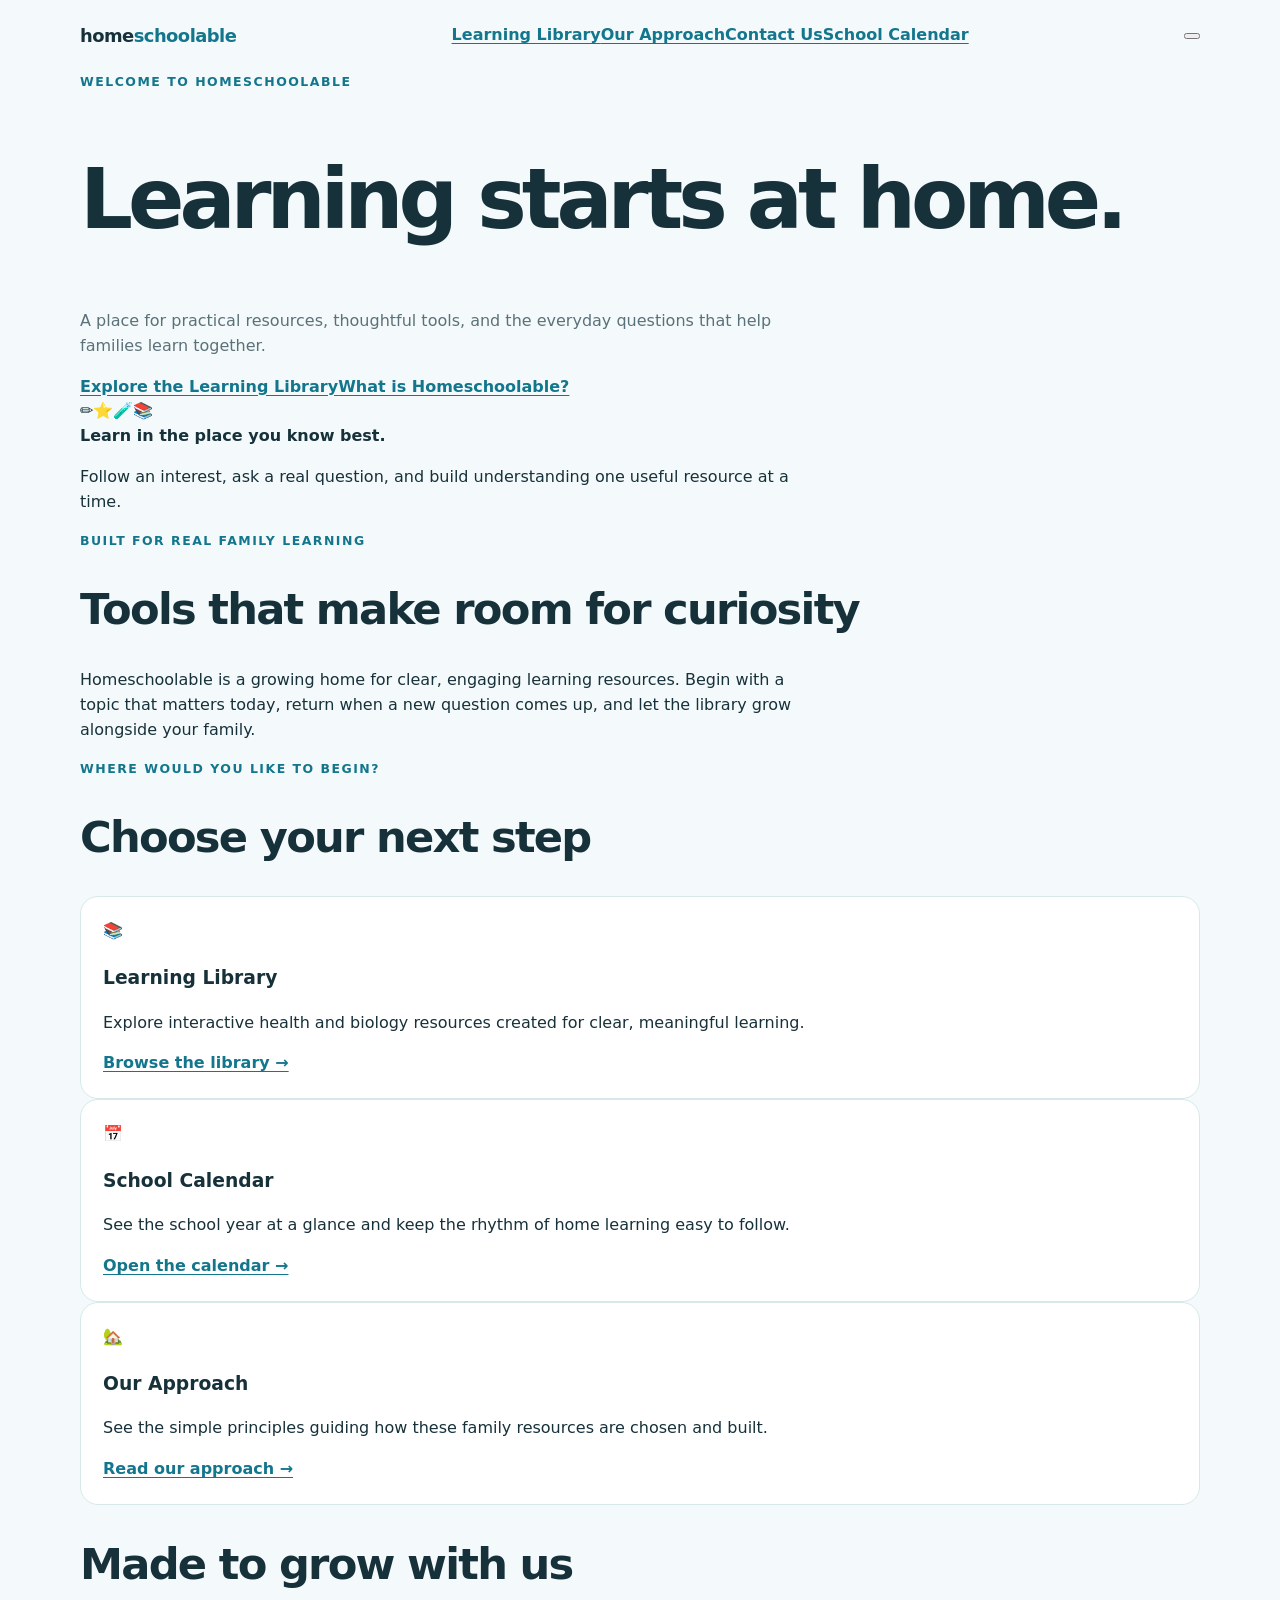
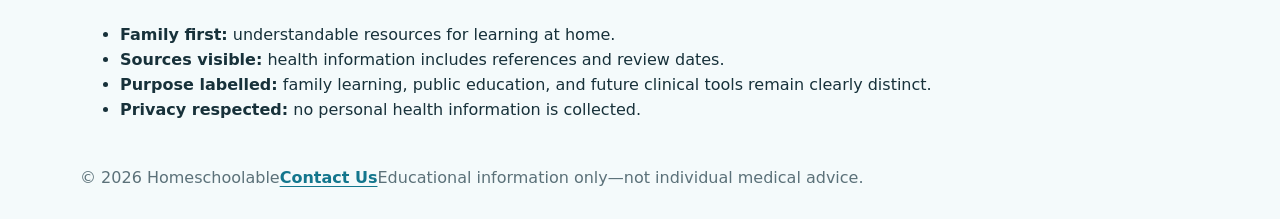
==== index.html @ eb71f1ed "Reshape homepage and fix mobile navigation" ====
<!doctype html><html lang="en"><head><meta charset="utf-8"><meta name="viewport" content="width=device-width,initial-scale=1"><title>Homeschoolable | Learning starts at home</title><meta name="description" content="Practical resources and thoughtful tools for learning together at home."><link rel="stylesheet" href="styles/homeschoolable.css"></head><body>
<header class="site-header"><nav class="wrap site-nav" aria-label="Main navigation"><a class="brand" href="index.html">home<span>schoolable</span></a><div class="desktop-nav"><a href="learning-library.html">Learning Library</a><a href="#approach">Our Approach</a><a href="contact.html">Contact Us</a><a class="schedule-link" href="https://homeschoolable-family.dekkah2000.chatgpt.site/school-planner-v8.html">School Calendar</a></div><button class="menu-button" type="button" aria-expanded="false" aria-controls="mobile-menu" aria-label="Open site menu"><span class="menu-icon" aria-hidden="true"></span></button><div class="mobile-menu" id="mobile-menu" hidden><a href="index.html">Home</a><a href="learning-library.html">Learning Library</a><a href="https://homeschoolable-family.dekkah2000.chatgpt.site/school-planner-v8.html">School Calendar</a><a href="#approach">Our Approach</a><a href="contact.html">Contact Us</a></div></nav></header>
<main><section class="home-hero wrap"><div><div class="eyebrow">Welcome to Homeschoolable</div><h1>Learning starts at home.</h1><p class="lead">A place for practical resources, thoughtful tools, and the everyday questions that help families learn together.</p><div class="hero-actions"><a class="primary-button" href="learning-library.html">Explore the Learning Library</a><a class="text-link" href="#about">What is Homeschoolable?</a></div></div><aside class="stack"><div class="stickers" aria-hidden="true"><span class="sticker">✏️</span><span class="sticker">⭐</span><span class="sticker">🧪</span><span class="sticker">📚</span></div><strong>Learn in the place you know best.</strong><p>Follow an interest, ask a real question, and build understanding one useful resource at a time.</p></aside></section>
<section class="welcome-band" id="about"><div class="wrap welcome-grid"><div><div class="eyebrow">Built for real family learning</div><h2>Tools that make room for curiosity</h2></div><p>Homeschoolable is a growing home for clear, engaging learning resources. Begin with a topic that matters today, return when a new question comes up, and let the library grow alongside your family.</p></div></section>
<section class="wrap home-paths" aria-labelledby="choose-path"><div class="section-head"><div><div class="eyebrow">Where would you like to begin?</div><h2 id="choose-path">Choose your next step</h2></div></div><div class="grid home-grid"><article class="card path-card"><span class="path-icon" aria-hidden="true">📚</span><h3>Learning Library</h3><p>Explore interactive health and biology resources created for clear, meaningful learning.</p><a href="learning-library.html">Browse the library →</a></article><article class="card path-card"><span class="path-icon" aria-hidden="true">📅</span><h3>School Calendar</h3><p>See the school year at a glance and keep the rhythm of home learning easy to follow.</p><a href="https://homeschoolable-family.dekkah2000.chatgpt.site/school-planner-v8.html">Open the calendar →</a></article><article class="card path-card"><span class="path-icon" aria-hidden="true">🏡</span><h3>Our Approach</h3><p>See the simple principles guiding how these family resources are chosen and built.</p><a href="#approach">Read our approach →</a></article></div></section>
<section class="principles wrap" id="approach"><h2>Made to grow with us</h2><ul><li><strong>Family first:</strong> understandable resources for learning at home.</li><li><strong>Sources visible:</strong> health information includes references and review dates.</li><li><strong>Purpose labelled:</strong> family learning, public education, and future clinical tools remain clearly distinct.</li><li><strong>Privacy respected:</strong> no personal health information is collected.</li></ul></section></main>
<footer><div class="wrap footer-content"><span>© 2026 Homeschoolable</span><a href="contact.html">Contact Us</a><span>Educational information only—not individual medical advice.</span></div></footer><script src="scripts/navigation.js"></script></body></html>
---- styles/homeschoolable.css ----
/*
 * Homeschoolable shared design system
 * Use these tokens and components on every new learning page.
 */
:root{
  --ink:#17313a;
  --navy:#17313a;
  --muted:#5b7179;
  --paper:#f4fafb;
  --panel:#fff;
  --card:#fff;
  --line:#d7e8ea;
  --brand:#13768d;
  --teal:#13768d;
  --blue:#4d96d7;
  --blue2:#dff3f8;
  --purple:#6c55d9;
  --coral:#f06f78;
  --yellow:#ffc857;
  --gold:#ffc857;
  --green:#53a86b;
  --soft:#e4f4f7;
  --pain:#f14f64;
  --warn:#fff1c9;
  --radius-sm:14px;
  --radius:18px;
  --radius-lg:24px;
  --shadow:0 12px 35px rgba(23,49,58,.08);
  --content-width:1120px;
}

*{box-sizing:border-box}
html{scroll-behavior:smooth}
body{margin:0;background:var(--paper);color:var(--ink);font:16px/1.55 system-ui,-apple-system,BlinkMacSystemFont,"Segoe UI",sans-serif}
img{max-width:100%}
a{color:var(--brand);font-weight:750;text-underline-offset:3px}
a:hover{text-decoration-thickness:2px}
a:focus-visible,button:focus-visible{outline:3px solid var(--yellow);outline-offset:3px}
h1,h2,h3{color:var(--ink)}
h1{font-size:clamp(2.6rem,7vw,5.2rem);line-height:.96;letter-spacing:-.06em}
h2{font-size:clamp(1.8rem,4vw,2.7rem);line-height:1.08;letter-spacing:-.04em}
p{max-width:72ch}

.wrap,.shell,.site-container{width:min(var(--content-width),calc(100% - 30px));margin-inline:auto}
.top,.site-nav{display:flex;align-items:center;justify-content:space-between;gap:20px;padding:22px 0}
.brand{color:var(--ink);font-size:1.12rem;font-weight:850;letter-spacing:-.03em;text-decoration:none}
.brand span{color:var(--brand)}
.eyebrow,.section-label{color:var(--brand);font-size:.78rem;font-weight:850;letter-spacing:.12em;text-transform:uppercase}
.section,.content-section{margin-block:46px}
.section>p,.content-section>p,.lead{color:var(--muted)}

.card,.info-card{background:var(--card);border:1px solid var(--line);border-radius:var(--radius);padding:22px}
.card-grid{display:grid;grid-template-columns:repeat(3,minmax(0,1fr));gap:16px}
.tag,.pill{display:inline-flex;align-items:center;width:max-content;border-radius:999px;background:var(--blue2);color:var(--brand);font-size:.78rem;font-weight:850;padding:4px 10px}
.callout{background:var(--card);border:1px solid var(--line);border-left:7px solid var(--brand);border-radius:var(--radius-sm);padding:16px}
.alert,.warning{background:var(--warn);border-radius:var(--radius-sm);padding:16px}

.sources,.reference-panel{background:var(--card);border:1px solid var(--line);border-radius:var(--radius);padding:22px}
.sources h2,.reference-panel h2{font-size:1.5rem;margin-top:0}
.sources li,.reference-panel li{margin:.45rem 0}
.verified,.review,.source-date{color:var(--muted);font-size:.9rem}
footer,.site-footer{padding:28px 0;color:var(--muted)}

@media(max-width:760px){
  .card-grid{grid-template-columns:1fr}
  .top,.site-nav{align-items:flex-start}
}
@media(prefers-reduced-motion:reduce){
  html{scroll-behavior:auto}
  *,*::before,*::after{animation-duration:.01ms!important;animation-iteration-count:1!important;transition-duration:.01ms!important}
}
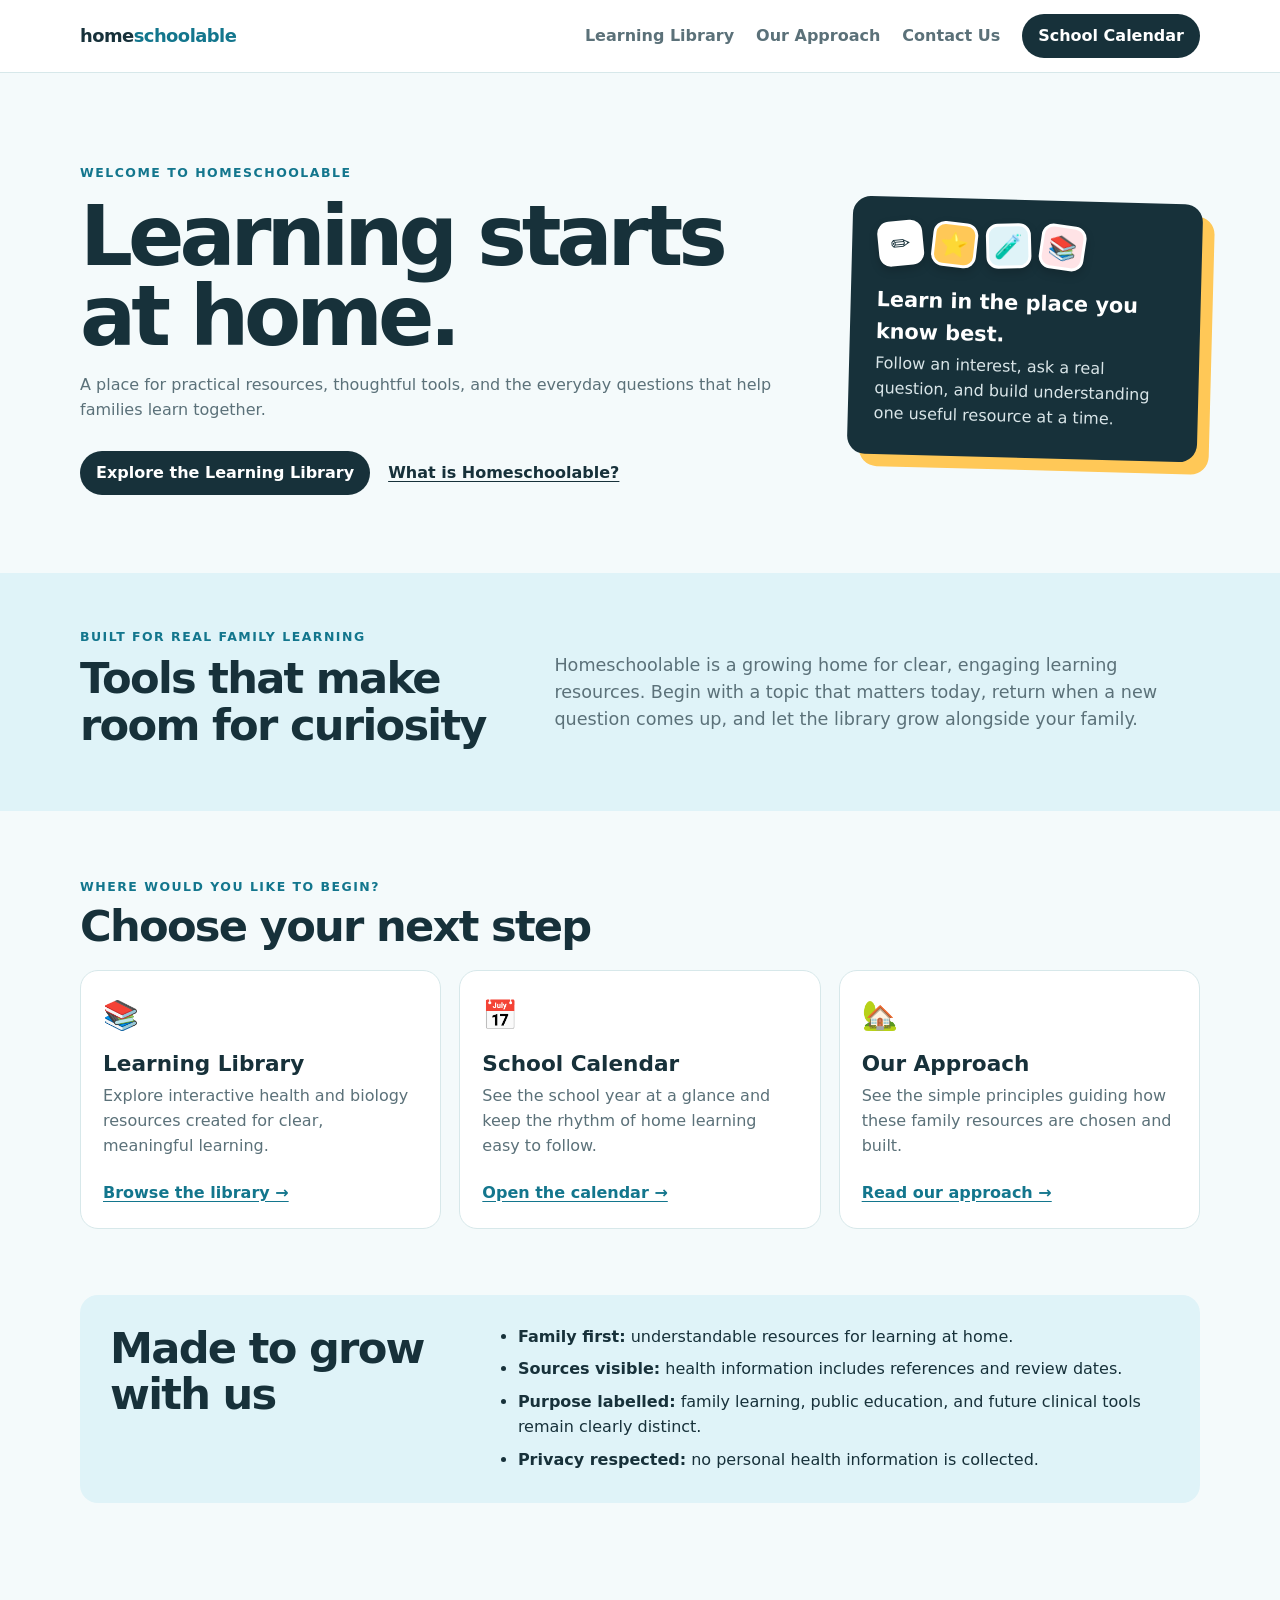
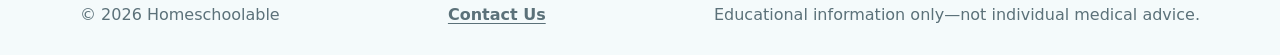
==== commit 8325c8f9: "Refresh shared styles on GitHub Pages" ====
--- a/index.html
+++ b/index.html
@@ -1,4 +1,4 @@
-<!doctype html><html lang="en"><head><meta charset="utf-8"><meta name="viewport" content="width=device-width,initial-scale=1"><title>Homeschoolable | Learning starts at home</title><meta name="description" content="Practical resources and thoughtful tools for learning together at home."><link rel="stylesheet" href="styles/homeschoolable.css"></head><body>
+<!doctype html><html lang="en"><head><meta charset="utf-8"><meta name="viewport" content="width=device-width,initial-scale=1"><title>Homeschoolable | Learning starts at home</title><meta name="description" content="Practical resources and thoughtful tools for learning together at home."><link rel="stylesheet" href="styles/homeschoolable.css?v=20260908-2"></head><body>
 <header class="site-header"><nav class="wrap site-nav" aria-label="Main navigation"><a class="brand" href="index.html">home<span>schoolable</span></a><div class="desktop-nav"><a href="learning-library.html">Learning Library</a><a href="#approach">Our Approach</a><a href="contact.html">Contact Us</a><a class="schedule-link" href="https://homeschoolable-family.dekkah2000.chatgpt.site/school-planner-v8.html">School Calendar</a></div><button class="menu-button" type="button" aria-expanded="false" aria-controls="mobile-menu" aria-label="Open site menu"><span class="menu-icon" aria-hidden="true"></span></button><div class="mobile-menu" id="mobile-menu" hidden><a href="index.html">Home</a><a href="learning-library.html">Learning Library</a><a href="https://homeschoolable-family.dekkah2000.chatgpt.site/school-planner-v8.html">School Calendar</a><a href="#approach">Our Approach</a><a href="contact.html">Contact Us</a></div></nav></header>
 <main><section class="home-hero wrap"><div><div class="eyebrow">Welcome to Homeschoolable</div><h1>Learning starts at home.</h1><p class="lead">A place for practical resources, thoughtful tools, and the everyday questions that help families learn together.</p><div class="hero-actions"><a class="primary-button" href="learning-library.html">Explore the Learning Library</a><a class="text-link" href="#about">What is Homeschoolable?</a></div></div><aside class="stack"><div class="stickers" aria-hidden="true"><span class="sticker">✏️</span><span class="sticker">⭐</span><span class="sticker">🧪</span><span class="sticker">📚</span></div><strong>Learn in the place you know best.</strong><p>Follow an interest, ask a real question, and build understanding one useful resource at a time.</p></aside></section>
 <section class="welcome-band" id="about"><div class="wrap welcome-grid"><div><div class="eyebrow">Built for real family learning</div><h2>Tools that make room for curiosity</h2></div><p>Homeschoolable is a growing home for clear, engaging learning resources. Begin with a topic that matters today, return when a new question comes up, and let the library grow alongside your family.</p></div></section>
--- a/styles/homeschoolable.css
+++ b/styles/homeschoolable.css
@@ -42,9 +42,15 @@
 p{max-width:72ch}
 
 .wrap,.shell,.site-container{width:min(var(--content-width),calc(100% - 30px));margin-inline:auto}
-.top,.site-nav{display:flex;align-items:center;justify-content:space-between;gap:20px;padding:22px 0}
+.site-header{background:var(--panel);border-bottom:1px solid var(--line);position:sticky;top:0;z-index:50}
+.top,.site-nav{display:flex;align-items:center;justify-content:space-between;gap:20px;min-height:72px;padding:0;position:relative}
 .brand{color:var(--ink);font-size:1.12rem;font-weight:850;letter-spacing:-.03em;text-decoration:none}
 .brand span{color:var(--brand)}
+.desktop-nav{display:flex;align-items:center;gap:22px}.desktop-nav>a:not(.schedule-link){color:var(--muted);text-decoration:none}.desktop-nav a[aria-current="page"]{color:var(--ink)}
+.schedule-link,.primary-button{display:inline-flex;align-items:center;justify-content:center;background:var(--ink);color:#fff;border-radius:999px;padding:10px 16px;text-decoration:none;font-weight:850}.schedule-link:hover,.primary-button:hover{background:var(--brand)}
+.menu-button{display:none;width:44px;height:44px;border:1px solid var(--line);border-radius:13px;background:#fff;place-items:center;cursor:pointer}
+.menu-icon,.menu-icon::before,.menu-icon::after{display:block;width:20px;height:2px;background:var(--ink);border-radius:4px;content:"";transition:.18s}.menu-icon{position:relative}.menu-icon::before{position:absolute;top:-6px}.menu-icon::after{position:absolute;top:6px}.menu-button[aria-expanded="true"] .menu-icon{background:transparent}.menu-button[aria-expanded="true"] .menu-icon::before{top:0;transform:rotate(45deg)}.menu-button[aria-expanded="true"] .menu-icon::after{top:0;transform:rotate(-45deg)}
+.mobile-menu{position:absolute;right:0;top:62px;width:min(320px,calc(100vw - 30px));background:#fff;border:1px solid var(--line);border-radius:18px;padding:10px;box-shadow:var(--shadow)}.mobile-menu[hidden]{display:none}.mobile-menu a{display:block;color:var(--ink);padding:12px 14px;border-radius:11px;text-decoration:none}.mobile-menu a:hover,.mobile-menu a:focus-visible{background:var(--blue2)}
 .eyebrow,.section-label{color:var(--brand);font-size:.78rem;font-weight:850;letter-spacing:.12em;text-transform:uppercase}
 .section,.content-section{margin-block:46px}
 .section>p,.content-section>p,.lead{color:var(--muted)}
@@ -60,10 +66,19 @@
 .sources li,.reference-panel li{margin:.45rem 0}
 .verified,.review,.source-date{color:var(--muted);font-size:.9rem}
 footer,.site-footer{padding:28px 0;color:var(--muted)}
+.footer-content{display:flex;justify-content:space-between;gap:18px;flex-wrap:wrap}.footer-content a{color:var(--muted)}
+.home-hero{display:grid;grid-template-columns:1.35fr .65fr;gap:44px;align-items:center;padding-block:90px 78px}.home-hero h1,.library-intro h1,.contact-main h1{margin:.18em 0}.hero-actions{display:flex;align-items:center;gap:18px;flex-wrap:wrap;margin-top:28px}.text-link{color:var(--ink)}
+.stack{background:var(--ink);color:#fff;border-radius:var(--radius);padding:24px 26px 28px;transform:rotate(1.5deg);box-shadow:12px 12px 0 var(--gold)}.stack strong,.library-note strong{font-size:1.3rem}.stack p{color:#d9e5e8;margin:.25rem 0 0}
+.stickers{display:flex;align-items:center;gap:9px;margin-bottom:18px;pointer-events:none}.sticker{display:grid;place-items:center;background:#fff;color:var(--ink);border:3px solid #fff;border-radius:12px;width:45px;height:45px;font-size:1.45rem;line-height:1;box-shadow:0 4px 10px rgba(0,0,0,.18)}.sticker:nth-child(1){transform:rotate(-7deg)}.sticker:nth-child(2){transform:rotate(5deg);background:var(--yellow)}.sticker:nth-child(3){transform:rotate(-3deg);background:var(--blue2)}.sticker:nth-child(4){transform:rotate(7deg);background:#ffe3e6}
+.welcome-band{background:var(--blue2);padding-block:54px}.welcome-grid{display:grid;grid-template-columns:.8fr 1.2fr;gap:44px;align-items:center}.welcome-grid h2{margin:.2em 0}.welcome-grid p{font-size:1.1rem;color:var(--muted);margin:0}
+.home-paths{padding-block:66px}.section-head{display:flex;justify-content:space-between;align-items:end;gap:20px;margin:0 0 20px}.section-head h2{margin:.15em 0 0}.section-head p{color:var(--muted);margin:0}.grid{display:grid;grid-template-columns:repeat(3,minmax(0,1fr));gap:18px}.card{min-height:218px;display:flex;flex-direction:column}.card h3{font-size:1.35rem;line-height:1.2;margin:20px 0 7px}.card p{color:var(--muted);margin:0 0 22px}.card a{margin-top:auto}.path-icon{font-size:1.8rem}.path-card h3{margin-top:14px}
+.principles{margin-bottom:72px;background:var(--blue2);border-radius:var(--radius);padding:30px;display:grid;grid-template-columns:.7fr 1.3fr;gap:26px}.principles h2{margin:0}.principles ul{margin:0;padding-left:20px;display:grid;gap:8px}
+.library-main{padding-block:70px}.library-intro{max-width:780px;margin-bottom:58px}.library-note{margin-top:54px;background:var(--ink);color:#fff;border-radius:var(--radius);padding:24px 26px;display:flex;gap:28px;align-items:center}.library-note .stickers{margin:0;flex-shrink:0}.library-note p{color:#d9e5e8;margin:.2rem 0 0}
+.contact-main{min-height:calc(100vh - 150px);display:flex;flex-direction:column;justify-content:center;align-items:flex-start;padding-block:80px}.contact-main .lead{max-width:680px;margin-bottom:28px}
 
 @media(max-width:760px){
   .card-grid{grid-template-columns:1fr}
-  .top,.site-nav{align-items:flex-start}
+  .desktop-nav{display:none}.menu-button{display:grid}.home-hero,.welcome-grid,.principles{grid-template-columns:1fr}.home-hero{padding-block:54px;gap:32px}.stack{transform:none;margin-inline:8px}.grid{grid-template-columns:1fr}.section-head{align-items:start;flex-direction:column}.library-main{padding-block:50px}.library-note{align-items:flex-start;flex-direction:column}.library-note .stickers{margin-bottom:4px}
 }
 @media(prefers-reduced-motion:reduce){
   html{scroll-behavior:auto}
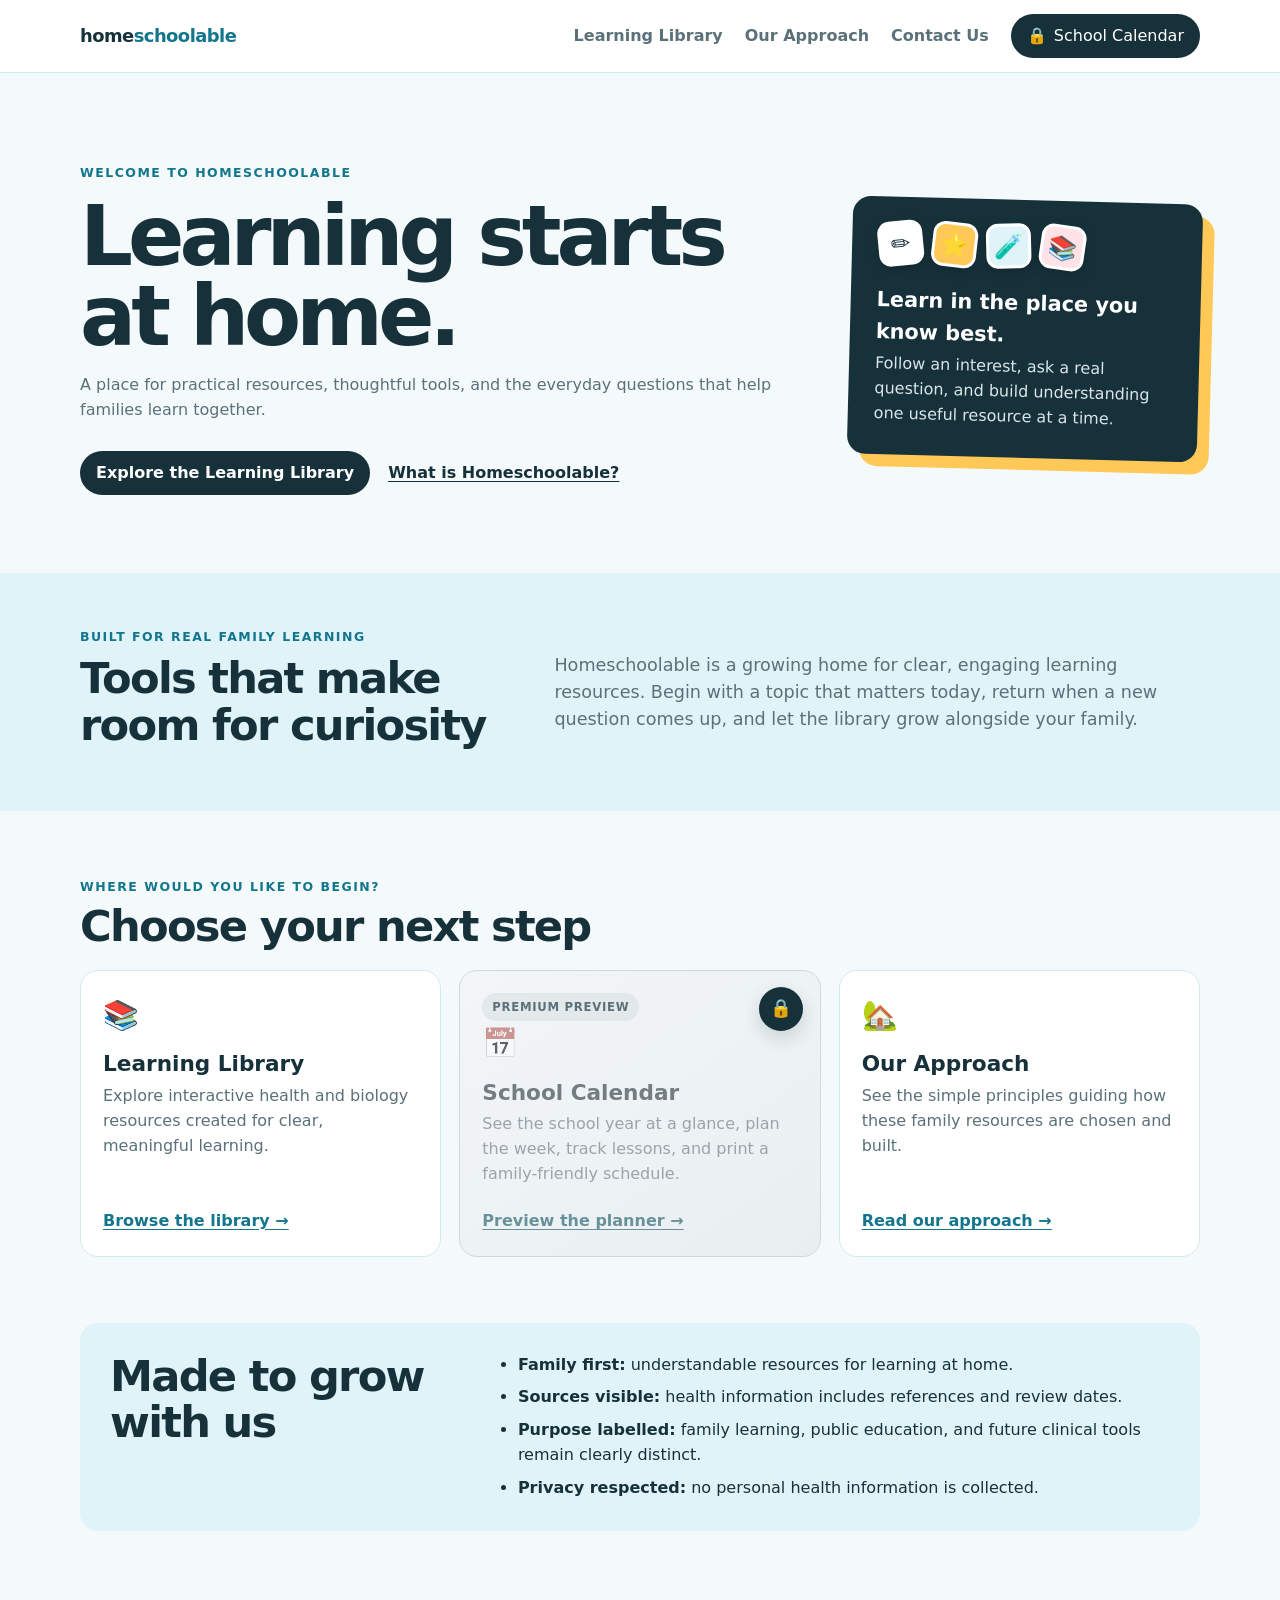
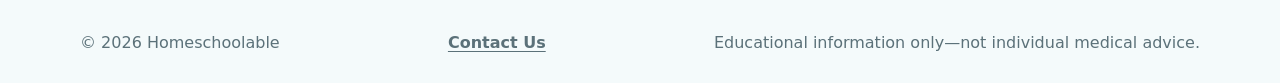
==== commit bbdf02a2: "Add premium planner preview flow" ====
--- a/index.html
+++ b/index.html
@@ -1,7 +1,8 @@
-<!doctype html><html lang="en"><head><meta charset="utf-8"><meta name="viewport" content="width=device-width,initial-scale=1"><title>Homeschoolable | Learning starts at home</title><meta name="description" content="Practical resources and thoughtful tools for learning together at home."><link rel="stylesheet" href="styles/homeschoolable.css?v=20260908-2"></head><body>
-<header class="site-header"><nav class="wrap site-nav" aria-label="Main navigation"><a class="brand" href="index.html">home<span>schoolable</span></a><div class="desktop-nav"><a href="learning-library.html">Learning Library</a><a href="#approach">Our Approach</a><a href="contact.html">Contact Us</a><a class="schedule-link" href="https://homeschoolable-family.dekkah2000.chatgpt.site/school-planner-v8.html">School Calendar</a></div><button class="menu-button" type="button" aria-expanded="false" aria-controls="mobile-menu" aria-label="Open site menu"><span class="menu-icon" aria-hidden="true"></span></button><div class="mobile-menu" id="mobile-menu" hidden><a href="index.html">Home</a><a href="learning-library.html">Learning Library</a><a href="https://homeschoolable-family.dekkah2000.chatgpt.site/school-planner-v8.html">School Calendar</a><a href="#approach">Our Approach</a><a href="contact.html">Contact Us</a></div></nav></header>
+<!doctype html><html lang="en"><head><meta charset="utf-8"><meta name="viewport" content="width=device-width,initial-scale=1"><title>Homeschoolable | Learning starts at home</title><meta name="description" content="Practical resources and thoughtful tools for learning together at home."><link rel="stylesheet" href="styles/homeschoolable.css?v=20260908-3"><link rel="stylesheet" href="styles/premium-planner.css?v=20260908-1"></head><body>
+<header class="site-header"><nav class="wrap site-nav" aria-label="Main navigation"><a class="brand" href="index.html">home<span>schoolable</span></a><div class="desktop-nav"><a href="learning-library.html">Learning Library</a><a href="#approach">Our Approach</a><a href="contact.html">Contact Us</a><button class="schedule-link premium-trigger" type="button" aria-haspopup="dialog"><span aria-hidden="true">🔒</span> School Calendar</button></div><button class="menu-button" type="button" aria-expanded="false" aria-controls="mobile-menu" aria-label="Open site menu"><span class="menu-icon" aria-hidden="true"></span></button><div class="mobile-menu" id="mobile-menu" hidden><a href="index.html">Home</a><a href="learning-library.html">Learning Library</a><button class="mobile-premium premium-trigger" type="button" aria-haspopup="dialog"><span aria-hidden="true">🔒</span> School Calendar</button><a href="#approach">Our Approach</a><a href="contact.html">Contact Us</a></div></nav></header>
 <main><section class="home-hero wrap"><div><div class="eyebrow">Welcome to Homeschoolable</div><h1>Learning starts at home.</h1><p class="lead">A place for practical resources, thoughtful tools, and the everyday questions that help families learn together.</p><div class="hero-actions"><a class="primary-button" href="learning-library.html">Explore the Learning Library</a><a class="text-link" href="#about">What is Homeschoolable?</a></div></div><aside class="stack"><div class="stickers" aria-hidden="true"><span class="sticker">✏️</span><span class="sticker">⭐</span><span class="sticker">🧪</span><span class="sticker">📚</span></div><strong>Learn in the place you know best.</strong><p>Follow an interest, ask a real question, and build understanding one useful resource at a time.</p></aside></section>
 <section class="welcome-band" id="about"><div class="wrap welcome-grid"><div><div class="eyebrow">Built for real family learning</div><h2>Tools that make room for curiosity</h2></div><p>Homeschoolable is a growing home for clear, engaging learning resources. Begin with a topic that matters today, return when a new question comes up, and let the library grow alongside your family.</p></div></section>
-<section class="wrap home-paths" aria-labelledby="choose-path"><div class="section-head"><div><div class="eyebrow">Where would you like to begin?</div><h2 id="choose-path">Choose your next step</h2></div></div><div class="grid home-grid"><article class="card path-card"><span class="path-icon" aria-hidden="true">📚</span><h3>Learning Library</h3><p>Explore interactive health and biology resources created for clear, meaningful learning.</p><a href="learning-library.html">Browse the library →</a></article><article class="card path-card"><span class="path-icon" aria-hidden="true">📅</span><h3>School Calendar</h3><p>See the school year at a glance and keep the rhythm of home learning easy to follow.</p><a href="https://homeschoolable-family.dekkah2000.chatgpt.site/school-planner-v8.html">Open the calendar →</a></article><article class="card path-card"><span class="path-icon" aria-hidden="true">🏡</span><h3>Our Approach</h3><p>See the simple principles guiding how these family resources are chosen and built.</p><a href="#approach">Read our approach →</a></article></div></section>
+<section class="wrap home-paths" aria-labelledby="choose-path"><div class="section-head"><div><div class="eyebrow">Where would you like to begin?</div><h2 id="choose-path">Choose your next step</h2></div></div><div class="grid home-grid"><article class="card path-card"><span class="path-icon" aria-hidden="true">📚</span><h3>Learning Library</h3><p>Explore interactive health and biology resources created for clear, meaningful learning.</p><a href="learning-library.html">Browse the library →</a></article><article class="card path-card premium-card" aria-label="School Calendar, premium feature"><div class="premium-lock" aria-hidden="true">🔒</div><span class="premium-badge">Premium preview</span><span class="path-icon" aria-hidden="true">📅</span><h3>School Calendar</h3><p>See the school year at a glance, plan the week, track lessons, and print a family-friendly schedule.</p><button class="premium-card-link premium-trigger" type="button" aria-haspopup="dialog">Preview the planner →</button></article><article class="card path-card"><span class="path-icon" aria-hidden="true">🏡</span><h3>Our Approach</h3><p>See the simple principles guiding how these family resources are chosen and built.</p><a href="#approach">Read our approach →</a></article></div></section>
 <section class="principles wrap" id="approach"><h2>Made to grow with us</h2><ul><li><strong>Family first:</strong> understandable resources for learning at home.</li><li><strong>Sources visible:</strong> health information includes references and review dates.</li><li><strong>Purpose labelled:</strong> family learning, public education, and future clinical tools remain clearly distinct.</li><li><strong>Privacy respected:</strong> no personal health information is collected.</li></ul></section></main>
-<footer><div class="wrap footer-content"><span>© 2026 Homeschoolable</span><a href="contact.html">Contact Us</a><span>Educational information only—not individual medical advice.</span></div></footer><script src="scripts/navigation.js"></script></body></html>
+<dialog class="premium-dialog" id="premium-dialog" aria-labelledby="premium-title"><button class="dialog-close" id="premium-close" type="button" aria-label="Close">×</button><div class="premium-dialog-icon" aria-hidden="true">🔒</div><div class="eyebrow">Homeschoolable Premium</div><h2 id="premium-title">The interactive school planner is a premium feature.</h2><p>The full planner includes editable daily and weekly schedules, a lesson tracker, year planning, progress tools, and print-friendly layouts.</p><div class="sample-callout"><strong>Want to see how it works?</strong><span>Enter your email to unlock a printable sample.</span></div><form id="premium-form" action="https://formsubmit.co/dekkah2000@gmail.com" method="POST" target="premium-submit-frame"><label for="premium-email">Email address</label><input id="premium-email" name="email" type="email" autocomplete="email" placeholder="you@example.com" required><input type="text" name="_honey" class="honeypot" tabindex="-1" autocomplete="off"><input type="hidden" name="_subject" value="Homeschoolable premium planner sample requested"><input type="hidden" name="resource" value="Homeschoolable premium planner sample"><input type="hidden" name="_captcha" value="false"><input type="hidden" name="_template" value="table"><button class="primary-button premium-submit" type="submit">Get the sample PDF</button><p class="form-note">We will use your email only to send or follow up about this planner preview. No spam.</p></form><div class="sample-success" id="sample-success" hidden><strong>Your sample is ready.</strong><p>The PDF should download automatically. If it does not, use the button below.</p><a class="primary-button" href="downloads/homeschoolable-planner-sample.pdf" download>Download sample PDF</a></div><iframe name="premium-submit-frame" title="Form submission" hidden></iframe></dialog>
+<footer><div class="wrap footer-content"><span>© 2026 Homeschoolable</span><a href="contact.html">Contact Us</a><span>Educational information only—not individual medical advice.</span></div></footer><script src="scripts/navigation.js"></script><script src="scripts/premium-planner.js?v=20260908-1"></script></body></html>
--- a/styles/premium-planner.css
+++ b/styles/premium-planner.css
@@ -0,0 +1,4 @@
+.premium-trigger{border:0;cursor:pointer;font:inherit}.schedule-link.premium-trigger{gap:7px}.mobile-premium{display:block;width:100%;text-align:left;color:var(--ink);padding:12px 14px;border:0;border-radius:11px;background:transparent;font:inherit;font-weight:750;cursor:pointer}.mobile-premium:hover,.mobile-premium:focus-visible{background:var(--blue2)}
+.premium-card{position:relative;overflow:hidden;background:linear-gradient(145deg,#f2f5f6,#e7ecee);border-color:#cfd9dc}.premium-card>*:not(.premium-lock):not(.premium-badge){filter:grayscale(.45);opacity:.72}.premium-card::after{content:"";position:absolute;inset:0;background:rgba(244,250,251,.17);pointer-events:none}.premium-lock{position:absolute;right:17px;top:16px;width:44px;height:44px;border-radius:50%;display:grid;place-items:center;background:var(--ink);color:#fff;font-size:1.1rem;z-index:2;box-shadow:0 7px 18px rgba(23,49,58,.16)}.premium-badge{position:relative;z-index:2;display:inline-flex;width:max-content;border-radius:999px;background:#e3e8ea;color:var(--muted);padding:5px 10px;font-size:.73rem;font-weight:900;text-transform:uppercase;letter-spacing:.06em}.premium-card-link{position:relative;z-index:2;margin-top:auto;border:0;background:transparent;color:var(--brand);font:inherit;font-weight:850;padding:0;text-align:left;cursor:pointer;text-decoration:underline;text-underline-offset:3px}
+.premium-dialog{border:0;border-radius:24px;padding:30px;width:min(560px,calc(100% - 28px));box-shadow:0 28px 90px rgba(23,49,58,.28);color:var(--ink)}.premium-dialog::backdrop{background:rgba(23,49,58,.56);backdrop-filter:blur(2px)}.premium-dialog h2{font-size:clamp(1.7rem,4vw,2.35rem);line-height:1.05;margin:.25em 0 .5em}.premium-dialog p{color:var(--muted)}.dialog-close{position:absolute;right:16px;top:14px;border:0;background:#eef4f5;color:var(--ink);width:38px;height:38px;border-radius:50%;font-size:1.55rem;line-height:1;cursor:pointer}.premium-dialog-icon{width:58px;height:58px;border-radius:18px;background:var(--ink);color:#fff;display:grid;place-items:center;font-size:1.5rem;margin-bottom:16px}.sample-callout{display:grid;gap:3px;background:var(--blue2);border-radius:15px;padding:14px 16px;margin:20px 0}.sample-callout span{color:var(--muted)}#premium-form{display:grid;gap:9px}#premium-form label{font-weight:850}#premium-form input[type="email"]{width:100%;border:1px solid var(--line);border-radius:12px;padding:13px 14px;font:inherit;color:var(--ink);background:#fff}.premium-submit{border:0;cursor:pointer;margin-top:5px}.form-note{font-size:.82rem;margin:0}.honeypot{position:absolute!important;left:-10000px!important;width:1px!important;height:1px!important;overflow:hidden!important}.sample-success{background:#f4faf6;border:1px solid #bfe1c7;border-radius:16px;padding:18px;margin-top:16px}.sample-success strong{font-size:1.12rem}.sample-success p{margin:.35rem 0 1rem}
+@media(max-width:760px){.premium-dialog{padding:25px 20px}.premium-lock{right:14px;top:14px}}
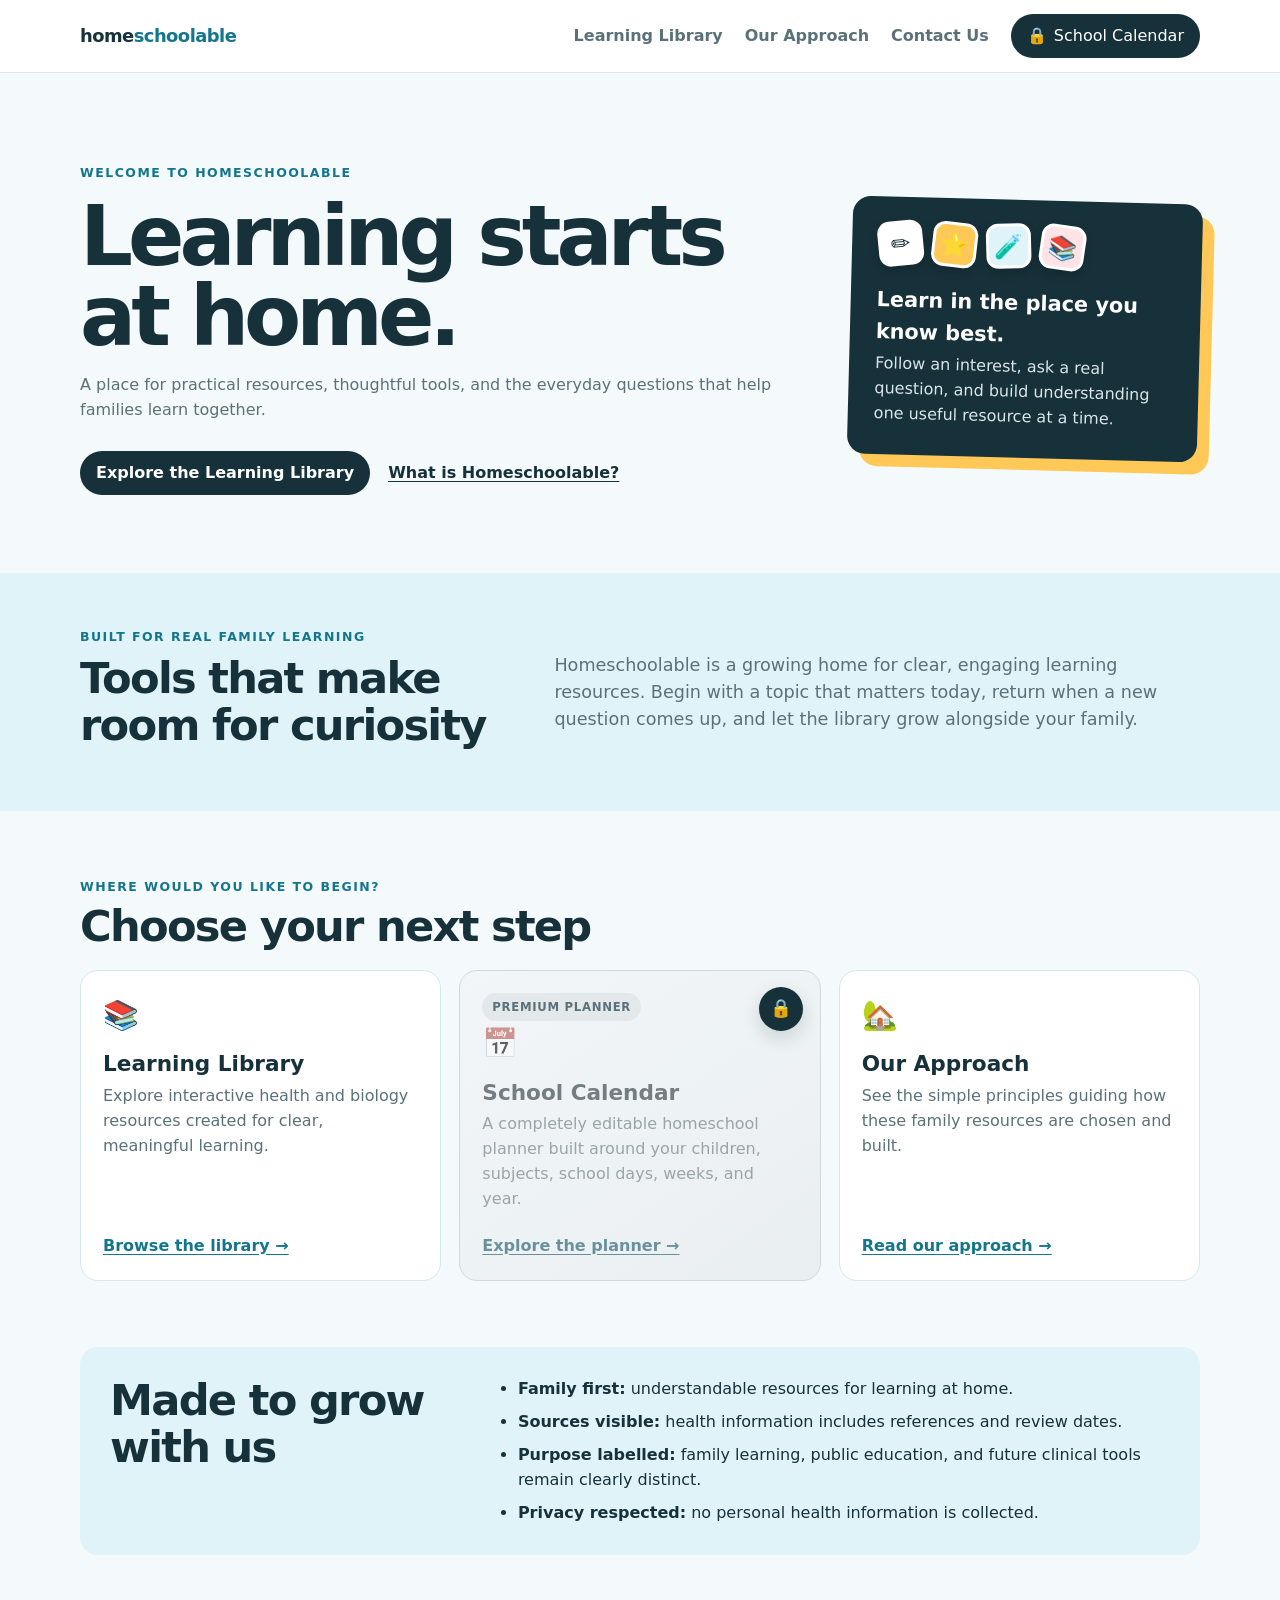
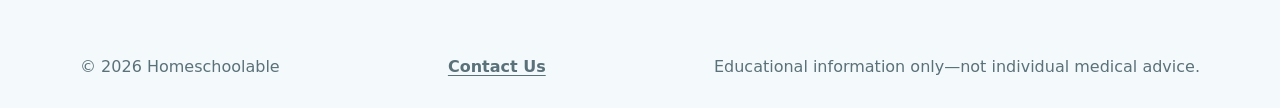
==== commit 821d9a65: "Link premium calendar to planner landing page" ====
--- a/index.html
+++ b/index.html
@@ -1,8 +1,7 @@
-<!doctype html><html lang="en"><head><meta charset="utf-8"><meta name="viewport" content="width=device-width,initial-scale=1"><title>Homeschoolable | Learning starts at home</title><meta name="description" content="Practical resources and thoughtful tools for learning together at home."><link rel="stylesheet" href="styles/homeschoolable.css?v=20260908-3"><link rel="stylesheet" href="styles/premium-planner.css?v=20260908-1"></head><body>
-<header class="site-header"><nav class="wrap site-nav" aria-label="Main navigation"><a class="brand" href="index.html">home<span>schoolable</span></a><div class="desktop-nav"><a href="learning-library.html">Learning Library</a><a href="#approach">Our Approach</a><a href="contact.html">Contact Us</a><button class="schedule-link premium-trigger" type="button" aria-haspopup="dialog"><span aria-hidden="true">🔒</span> School Calendar</button></div><button class="menu-button" type="button" aria-expanded="false" aria-controls="mobile-menu" aria-label="Open site menu"><span class="menu-icon" aria-hidden="true"></span></button><div class="mobile-menu" id="mobile-menu" hidden><a href="index.html">Home</a><a href="learning-library.html">Learning Library</a><button class="mobile-premium premium-trigger" type="button" aria-haspopup="dialog"><span aria-hidden="true">🔒</span> School Calendar</button><a href="#approach">Our Approach</a><a href="contact.html">Contact Us</a></div></nav></header>
+<!doctype html><html lang="en"><head><meta charset="utf-8"><meta name="viewport" content="width=device-width,initial-scale=1"><title>Homeschoolable | Learning starts at home</title><meta name="description" content="Practical resources and thoughtful tools for learning together at home."><link rel="stylesheet" href="styles/homeschoolable.css?v=20260908-3"><link rel="stylesheet" href="styles/premium-planner.css?v=20260908-2"></head><body>
+<header class="site-header"><nav class="wrap site-nav" aria-label="Main navigation"><a class="brand" href="index.html">home<span>schoolable</span></a><div class="desktop-nav"><a href="learning-library.html">Learning Library</a><a href="#approach">Our Approach</a><a href="contact.html">Contact Us</a><a class="schedule-link premium-trigger" href="planner.html"><span aria-hidden="true">🔒</span> School Calendar</a></div><button class="menu-button" type="button" aria-expanded="false" aria-controls="mobile-menu" aria-label="Open site menu"><span class="menu-icon" aria-hidden="true"></span></button><div class="mobile-menu" id="mobile-menu" hidden><a href="index.html">Home</a><a href="learning-library.html">Learning Library</a><a class="mobile-premium" href="planner.html"><span aria-hidden="true">🔒</span> School Calendar</a><a href="#approach">Our Approach</a><a href="contact.html">Contact Us</a></div></nav></header>
 <main><section class="home-hero wrap"><div><div class="eyebrow">Welcome to Homeschoolable</div><h1>Learning starts at home.</h1><p class="lead">A place for practical resources, thoughtful tools, and the everyday questions that help families learn together.</p><div class="hero-actions"><a class="primary-button" href="learning-library.html">Explore the Learning Library</a><a class="text-link" href="#about">What is Homeschoolable?</a></div></div><aside class="stack"><div class="stickers" aria-hidden="true"><span class="sticker">✏️</span><span class="sticker">⭐</span><span class="sticker">🧪</span><span class="sticker">📚</span></div><strong>Learn in the place you know best.</strong><p>Follow an interest, ask a real question, and build understanding one useful resource at a time.</p></aside></section>
 <section class="welcome-band" id="about"><div class="wrap welcome-grid"><div><div class="eyebrow">Built for real family learning</div><h2>Tools that make room for curiosity</h2></div><p>Homeschoolable is a growing home for clear, engaging learning resources. Begin with a topic that matters today, return when a new question comes up, and let the library grow alongside your family.</p></div></section>
-<section class="wrap home-paths" aria-labelledby="choose-path"><div class="section-head"><div><div class="eyebrow">Where would you like to begin?</div><h2 id="choose-path">Choose your next step</h2></div></div><div class="grid home-grid"><article class="card path-card"><span class="path-icon" aria-hidden="true">📚</span><h3>Learning Library</h3><p>Explore interactive health and biology resources created for clear, meaningful learning.</p><a href="learning-library.html">Browse the library →</a></article><article class="card path-card premium-card" aria-label="School Calendar, premium feature"><div class="premium-lock" aria-hidden="true">🔒</div><span class="premium-badge">Premium preview</span><span class="path-icon" aria-hidden="true">📅</span><h3>School Calendar</h3><p>See the school year at a glance, plan the week, track lessons, and print a family-friendly schedule.</p><button class="premium-card-link premium-trigger" type="button" aria-haspopup="dialog">Preview the planner →</button></article><article class="card path-card"><span class="path-icon" aria-hidden="true">🏡</span><h3>Our Approach</h3><p>See the simple principles guiding how these family resources are chosen and built.</p><a href="#approach">Read our approach →</a></article></div></section>
+<section class="wrap home-paths" aria-labelledby="choose-path"><div class="section-head"><div><div class="eyebrow">Where would you like to begin?</div><h2 id="choose-path">Choose your next step</h2></div></div><div class="grid home-grid"><article class="card path-card"><span class="path-icon" aria-hidden="true">📚</span><h3>Learning Library</h3><p>Explore interactive health and biology resources created for clear, meaningful learning.</p><a href="learning-library.html">Browse the library →</a></article><article class="card path-card premium-card" aria-label="School Calendar, premium feature"><div class="premium-lock" aria-hidden="true">🔒</div><span class="premium-badge">Premium planner</span><span class="path-icon" aria-hidden="true">📅</span><h3>School Calendar</h3><p>A completely editable homeschool planner built around your children, subjects, school days, weeks, and year.</p><a class="premium-card-link" href="planner.html">Explore the planner →</a></article><article class="card path-card"><span class="path-icon" aria-hidden="true">🏡</span><h3>Our Approach</h3><p>See the simple principles guiding how these family resources are chosen and built.</p><a href="#approach">Read our approach →</a></article></div></section>
 <section class="principles wrap" id="approach"><h2>Made to grow with us</h2><ul><li><strong>Family first:</strong> understandable resources for learning at home.</li><li><strong>Sources visible:</strong> health information includes references and review dates.</li><li><strong>Purpose labelled:</strong> family learning, public education, and future clinical tools remain clearly distinct.</li><li><strong>Privacy respected:</strong> no personal health information is collected.</li></ul></section></main>
-<dialog class="premium-dialog" id="premium-dialog" aria-labelledby="premium-title"><button class="dialog-close" id="premium-close" type="button" aria-label="Close">×</button><div class="premium-dialog-icon" aria-hidden="true">🔒</div><div class="eyebrow">Homeschoolable Premium</div><h2 id="premium-title">The interactive school planner is a premium feature.</h2><p>The full planner includes editable daily and weekly schedules, a lesson tracker, year planning, progress tools, and print-friendly layouts.</p><div class="sample-callout"><strong>Want to see how it works?</strong><span>Enter your email to unlock a printable sample.</span></div><form id="premium-form" action="https://formsubmit.co/dekkah2000@gmail.com" method="POST" target="premium-submit-frame"><label for="premium-email">Email address</label><input id="premium-email" name="email" type="email" autocomplete="email" placeholder="you@example.com" required><input type="text" name="_honey" class="honeypot" tabindex="-1" autocomplete="off"><input type="hidden" name="_subject" value="Homeschoolable premium planner sample requested"><input type="hidden" name="resource" value="Homeschoolable premium planner sample"><input type="hidden" name="_captcha" value="false"><input type="hidden" name="_template" value="table"><button class="primary-button premium-submit" type="submit">Get the sample PDF</button><p class="form-note">We will use your email only to send or follow up about this planner preview. No spam.</p></form><div class="sample-success" id="sample-success" hidden><strong>Your sample is ready.</strong><p>The PDF should download automatically. If it does not, use the button below.</p><a class="primary-button" href="downloads/homeschoolable-planner-sample.pdf" download>Download sample PDF</a></div><iframe name="premium-submit-frame" title="Form submission" hidden></iframe></dialog>
-<footer><div class="wrap footer-content"><span>© 2026 Homeschoolable</span><a href="contact.html">Contact Us</a><span>Educational information only—not individual medical advice.</span></div></footer><script src="scripts/navigation.js"></script><script src="scripts/premium-planner.js?v=20260908-1"></script></body></html>
+<footer><div class="wrap footer-content"><span>© 2026 Homeschoolable</span><a href="contact.html">Contact Us</a><span>Educational information only—not individual medical advice.</span></div></footer><script src="scripts/navigation.js"></script></body></html>
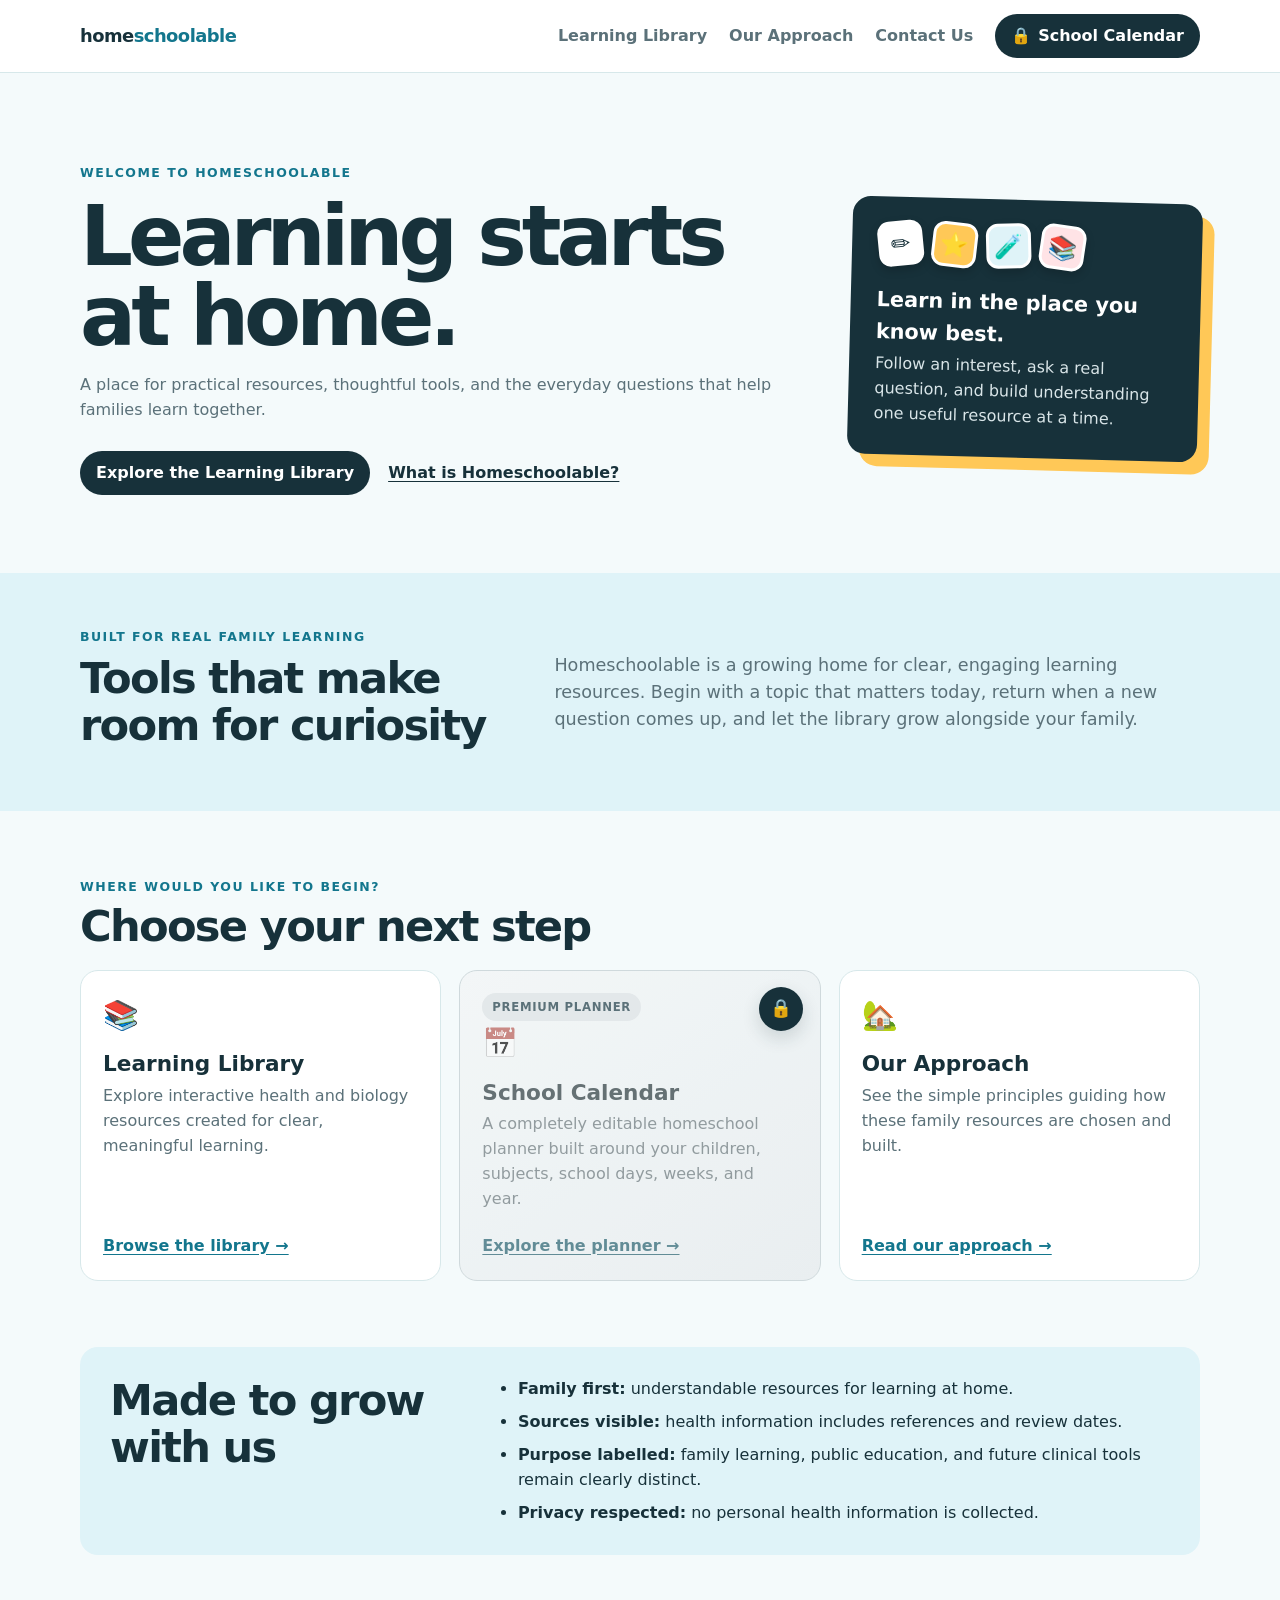
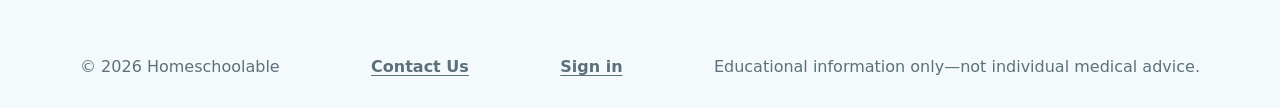
==== commit 8df5ec98: "Add footer sign-in link to school calendar" ====
--- a/index.html
+++ b/index.html
@@ -4,4 +4,4 @@
 <section class="welcome-band" id="about"><div class="wrap welcome-grid"><div><div class="eyebrow">Built for real family learning</div><h2>Tools that make room for curiosity</h2></div><p>Homeschoolable is a growing home for clear, engaging learning resources. Begin with a topic that matters today, return when a new question comes up, and let the library grow alongside your family.</p></div></section>
 <section class="wrap home-paths" aria-labelledby="choose-path"><div class="section-head"><div><div class="eyebrow">Where would you like to begin?</div><h2 id="choose-path">Choose your next step</h2></div></div><div class="grid home-grid"><article class="card path-card"><span class="path-icon" aria-hidden="true">📚</span><h3>Learning Library</h3><p>Explore interactive health and biology resources created for clear, meaningful learning.</p><a href="learning-library.html">Browse the library →</a></article><article class="card path-card premium-card" aria-label="School Calendar, premium feature"><div class="premium-lock" aria-hidden="true">🔒</div><span class="premium-badge">Premium planner</span><span class="path-icon" aria-hidden="true">📅</span><h3>School Calendar</h3><p>A completely editable homeschool planner built around your children, subjects, school days, weeks, and year.</p><a class="premium-card-link" href="planner.html">Explore the planner →</a></article><article class="card path-card"><span class="path-icon" aria-hidden="true">🏡</span><h3>Our Approach</h3><p>See the simple principles guiding how these family resources are chosen and built.</p><a href="#approach">Read our approach →</a></article></div></section>
 <section class="principles wrap" id="approach"><h2>Made to grow with us</h2><ul><li><strong>Family first:</strong> understandable resources for learning at home.</li><li><strong>Sources visible:</strong> health information includes references and review dates.</li><li><strong>Purpose labelled:</strong> family learning, public education, and future clinical tools remain clearly distinct.</li><li><strong>Privacy respected:</strong> no personal health information is collected.</li></ul></section></main>
-<footer><div class="wrap footer-content"><span>© 2026 Homeschoolable</span><a href="contact.html">Contact Us</a><span>Educational information only—not individual medical advice.</span></div></footer><script src="scripts/navigation.js"></script></body></html>
+<footer><div class="wrap footer-content"><span>© 2026 Homeschoolable</span><a href="contact.html">Contact Us</a><a href="school-planner-v8.html">Sign in</a><span>Educational information only—not individual medical advice.</span></div></footer><script src="scripts/navigation.js"></script></body></html>
--- a/styles/premium-planner.css
+++ b/styles/premium-planner.css
@@ -1,4 +1,10 @@
-.premium-trigger{border:0;cursor:pointer;font:inherit}.schedule-link.premium-trigger{gap:7px}.mobile-premium{display:block;width:100%;text-align:left;color:var(--ink);padding:12px 14px;border:0;border-radius:11px;background:transparent;font:inherit;font-weight:750;cursor:pointer}.mobile-premium:hover,.mobile-premium:focus-visible{background:var(--blue2)}
-.premium-card{position:relative;overflow:hidden;background:linear-gradient(145deg,#f2f5f6,#e7ecee);border-color:#cfd9dc}.premium-card>*:not(.premium-lock):not(.premium-badge){filter:grayscale(.45);opacity:.72}.premium-card::after{content:"";position:absolute;inset:0;background:rgba(244,250,251,.17);pointer-events:none}.premium-lock{position:absolute;right:17px;top:16px;width:44px;height:44px;border-radius:50%;display:grid;place-items:center;background:var(--ink);color:#fff;font-size:1.1rem;z-index:2;box-shadow:0 7px 18px rgba(23,49,58,.16)}.premium-badge{position:relative;z-index:2;display:inline-flex;width:max-content;border-radius:999px;background:#e3e8ea;color:var(--muted);padding:5px 10px;font-size:.73rem;font-weight:900;text-transform:uppercase;letter-spacing:.06em}.premium-card-link{position:relative;z-index:2;margin-top:auto;border:0;background:transparent;color:var(--brand);font:inherit;font-weight:850;padding:0;text-align:left;cursor:pointer;text-decoration:underline;text-underline-offset:3px}
-.premium-dialog{border:0;border-radius:24px;padding:30px;width:min(560px,calc(100% - 28px));box-shadow:0 28px 90px rgba(23,49,58,.28);color:var(--ink)}.premium-dialog::backdrop{background:rgba(23,49,58,.56);backdrop-filter:blur(2px)}.premium-dialog h2{font-size:clamp(1.7rem,4vw,2.35rem);line-height:1.05;margin:.25em 0 .5em}.premium-dialog p{color:var(--muted)}.dialog-close{position:absolute;right:16px;top:14px;border:0;background:#eef4f5;color:var(--ink);width:38px;height:38px;border-radius:50%;font-size:1.55rem;line-height:1;cursor:pointer}.premium-dialog-icon{width:58px;height:58px;border-radius:18px;background:var(--ink);color:#fff;display:grid;place-items:center;font-size:1.5rem;margin-bottom:16px}.sample-callout{display:grid;gap:3px;background:var(--blue2);border-radius:15px;padding:14px 16px;margin:20px 0}.sample-callout span{color:var(--muted)}#premium-form{display:grid;gap:9px}#premium-form label{font-weight:850}#premium-form input[type="email"]{width:100%;border:1px solid var(--line);border-radius:12px;padding:13px 14px;font:inherit;color:var(--ink);background:#fff}.premium-submit{border:0;cursor:pointer;margin-top:5px}.form-note{font-size:.82rem;margin:0}.honeypot{position:absolute!important;left:-10000px!important;width:1px!important;height:1px!important;overflow:hidden!important}.sample-success{background:#f4faf6;border:1px solid #bfe1c7;border-radius:16px;padding:18px;margin-top:16px}.sample-success strong{font-size:1.12rem}.sample-success p{margin:.35rem 0 1rem}
-@media(max-width:760px){.premium-dialog{padding:25px 20px}.premium-lock{right:14px;top:14px}}+.premium-trigger{gap:7px}.mobile-premium{display:block;width:100%;text-align:left;color:var(--ink);padding:12px 14px;border:0;border-radius:11px;background:transparent;font:inherit;font-weight:750;text-decoration:none}.mobile-premium:hover,.mobile-premium:focus-visible{background:var(--blue2)}
+.premium-card{position:relative;overflow:hidden;background:linear-gradient(145deg,#f2f5f6,#e7ecee);border-color:#cfd9dc}.premium-card>*:not(.premium-lock):not(.premium-badge){filter:grayscale(.45);opacity:.76}.premium-card::after{content:"";position:absolute;inset:0;background:rgba(244,250,251,.12);pointer-events:none}.premium-lock{position:absolute;right:17px;top:16px;width:44px;height:44px;border-radius:50%;display:grid;place-items:center;background:var(--ink);color:#fff;font-size:1.1rem;z-index:2;box-shadow:0 7px 18px rgba(23,49,58,.16)}.premium-badge{position:relative;z-index:2;display:inline-flex;width:max-content;border-radius:999px;background:#e3e8ea;color:var(--muted);padding:5px 10px;font-size:.73rem;font-weight:900;text-transform:uppercase;letter-spacing:.06em}.premium-card-link{position:relative;z-index:2;margin-top:auto;color:var(--brand);font-weight:850;text-underline-offset:3px}
+.planner-hero{padding:78px 0 72px;background:linear-gradient(180deg,#f4fafb 0%,#e8f5f7 100%)}.planner-hero-grid{display:grid;grid-template-columns:1.05fr .95fr;gap:54px;align-items:center}.planner-hero h1{font-size:clamp(3rem,6.8vw,5.6rem);margin:.18em 0;max-width:870px}.planner-hero .lead{font-size:1.12rem}.planner-demo{background:#fff;border:1px solid var(--line);border-radius:24px;padding:20px;box-shadow:16px 16px 0 var(--yellow);transform:rotate(1.2deg)}.demo-top{display:flex;justify-content:space-between;align-items:end;border-bottom:2px solid var(--ink);padding-bottom:12px;margin-bottom:12px}.demo-top span{color:var(--muted);font-size:.78rem;font-weight:800}.demo-top strong{font-size:1.15rem}.demo-tabs{display:flex;gap:6px;margin-bottom:10px}.demo-tabs span{background:#edf3f4;color:var(--muted);padding:5px 9px;border-radius:999px;font-size:.73rem;font-weight:850}.demo-tabs .active{background:var(--ink);color:#fff;box-shadow:0 3px 0 var(--yellow)}.demo-row{display:grid;grid-template-columns:58px 1fr 88px;gap:8px;align-items:center;padding:12px;margin:7px 0;border-radius:11px;border-left:7px solid var(--brand)}.demo-row b{font-size:.82rem}.demo-row span{font-size:.84rem;font-weight:750}.demo-row span:last-child{color:var(--muted);font-size:.73rem}.demo-row.blue{background:#e3f4f8;border-left-color:#4d96d7}.demo-row.green{background:#e5f4e8;border-left-color:#53a86b}.demo-row.gold{background:#fff1c9;border-left-color:#ffc857}.demo-note{text-align:center;color:var(--muted);font-weight:850;font-size:.82rem;padding-top:10px}
+.planner-intro{display:grid;grid-template-columns:.85fr 1.15fr;gap:50px;align-items:start;padding:72px 0 30px}.planner-intro h2{margin:.18em 0}.planner-intro p{font-size:1.1rem;color:var(--muted);margin-top:8px}.feature-grid{display:grid;grid-template-columns:repeat(3,1fr);gap:16px;padding-bottom:72px}.feature-card{background:#fff;border:1px solid var(--line);border-radius:20px;padding:23px;min-height:235px}.feature-card h3{font-size:1.2rem;margin:12px 0 7px}.feature-card p{color:var(--muted);margin:0}.feature-icon{font-size:1.7rem}
+.planner-band{background:var(--ink);color:#fff;padding:66px 0}.planner-band-grid{display:grid;grid-template-columns:.85fr 1.15fr;gap:56px;align-items:start}.planner-band h2{color:#fff;margin:.18em 0}.planner-band p{color:#d7e5e8}.planner-band .eyebrow{color:#8de1ed}.view-list{display:grid;grid-template-columns:1fr 1fr;gap:12px}.view-list div{background:rgba(255,255,255,.08);border:1px solid rgba(255,255,255,.14);border-radius:15px;padding:16px}.view-list strong,.view-list span{display:block}.view-list span{color:#cfe0e3;font-size:.9rem;margin-top:3px}
+.planner-flex{display:grid;grid-template-columns:1.2fr .8fr;gap:46px;align-items:center;padding:76px 0}.planner-flex h2{margin:.18em 0}.planner-flex-copy p{color:var(--muted);font-size:1.05rem}.flex-note{background:var(--blue2);border-radius:22px;padding:26px;box-shadow:10px 10px 0 var(--yellow)}.flex-note>span{font-size:2rem;font-weight:900}.flex-note strong{display:block;font-size:1.3rem;margin-top:9px}.flex-note p{color:var(--muted);margin-bottom:0}
+.print-section{display:grid;grid-template-columns:1fr 1fr;gap:54px;align-items:center;padding:0 0 78px}.print-section h2{margin:.18em 0}.print-section p{color:var(--muted);font-size:1.05rem}.print-sheet{background:#fff;border:1px solid #bccdd1;box-shadow:0 12px 35px rgba(23,49,58,.1);padding:22px;min-height:270px;transform:rotate(-1deg)}.sheet-title{font-weight:900;letter-spacing:.1em;font-size:.85rem;border-bottom:3px solid var(--ink);padding-bottom:8px}.sheet-columns{display:grid;grid-template-columns:repeat(5,1fr);margin-top:12px}.sheet-columns span{text-align:center;font-size:.66rem;font-weight:900;color:var(--muted);border-right:1px solid var(--line)}.sheet-columns span:last-child{border-right:0}.sheet-lines{height:170px;margin-top:7px;background:repeating-linear-gradient(to bottom,transparent 0,transparent 27px,var(--line) 28px),repeating-linear-gradient(to right,transparent 0,transparent calc(20% - 1px),var(--line) 20%)}
+.interest-band{background:var(--blue2);padding:65px 0}.interest-grid{display:grid;grid-template-columns:1fr 1fr;gap:54px;align-items:center}.interest-grid h2{margin:.18em 0}.interest-grid p{color:var(--muted)}.interest-form{background:#fff;border:1px solid var(--line);border-radius:20px;padding:22px;display:grid;gap:9px}.interest-form label{font-weight:850}.interest-form input[type="email"]{width:100%;border:1px solid var(--line);border-radius:12px;padding:13px 14px;font:inherit}.interest-form .primary-button{border:0;cursor:pointer;margin-top:3px}.form-note{font-size:.82rem!important;margin:0}.honeypot{position:absolute!important;left:-10000px!important;width:1px!important;height:1px!important;overflow:hidden!important}
+@media(max-width:860px){.planner-hero-grid,.planner-intro,.planner-band-grid,.planner-flex,.print-section,.interest-grid{grid-template-columns:1fr}.feature-grid{grid-template-columns:1fr 1fr}.planner-demo{transform:none;max-width:620px}.planner-intro{gap:15px}.planner-band-grid{gap:28px}.print-section{gap:28px}}
+@media(max-width:600px){.planner-hero{padding:50px 0}.planner-hero h1{font-size:clamp(2.7rem,14vw,4rem)}.feature-grid,.view-list{grid-template-columns:1fr}.demo-row{grid-template-columns:50px 1fr 70px}.planner-intro,.planner-flex{padding-top:52px}.feature-grid{padding-bottom:54px}.planner-demo{box-shadow:8px 8px 0 var(--yellow)}.premium-lock{right:14px;top:14px}}
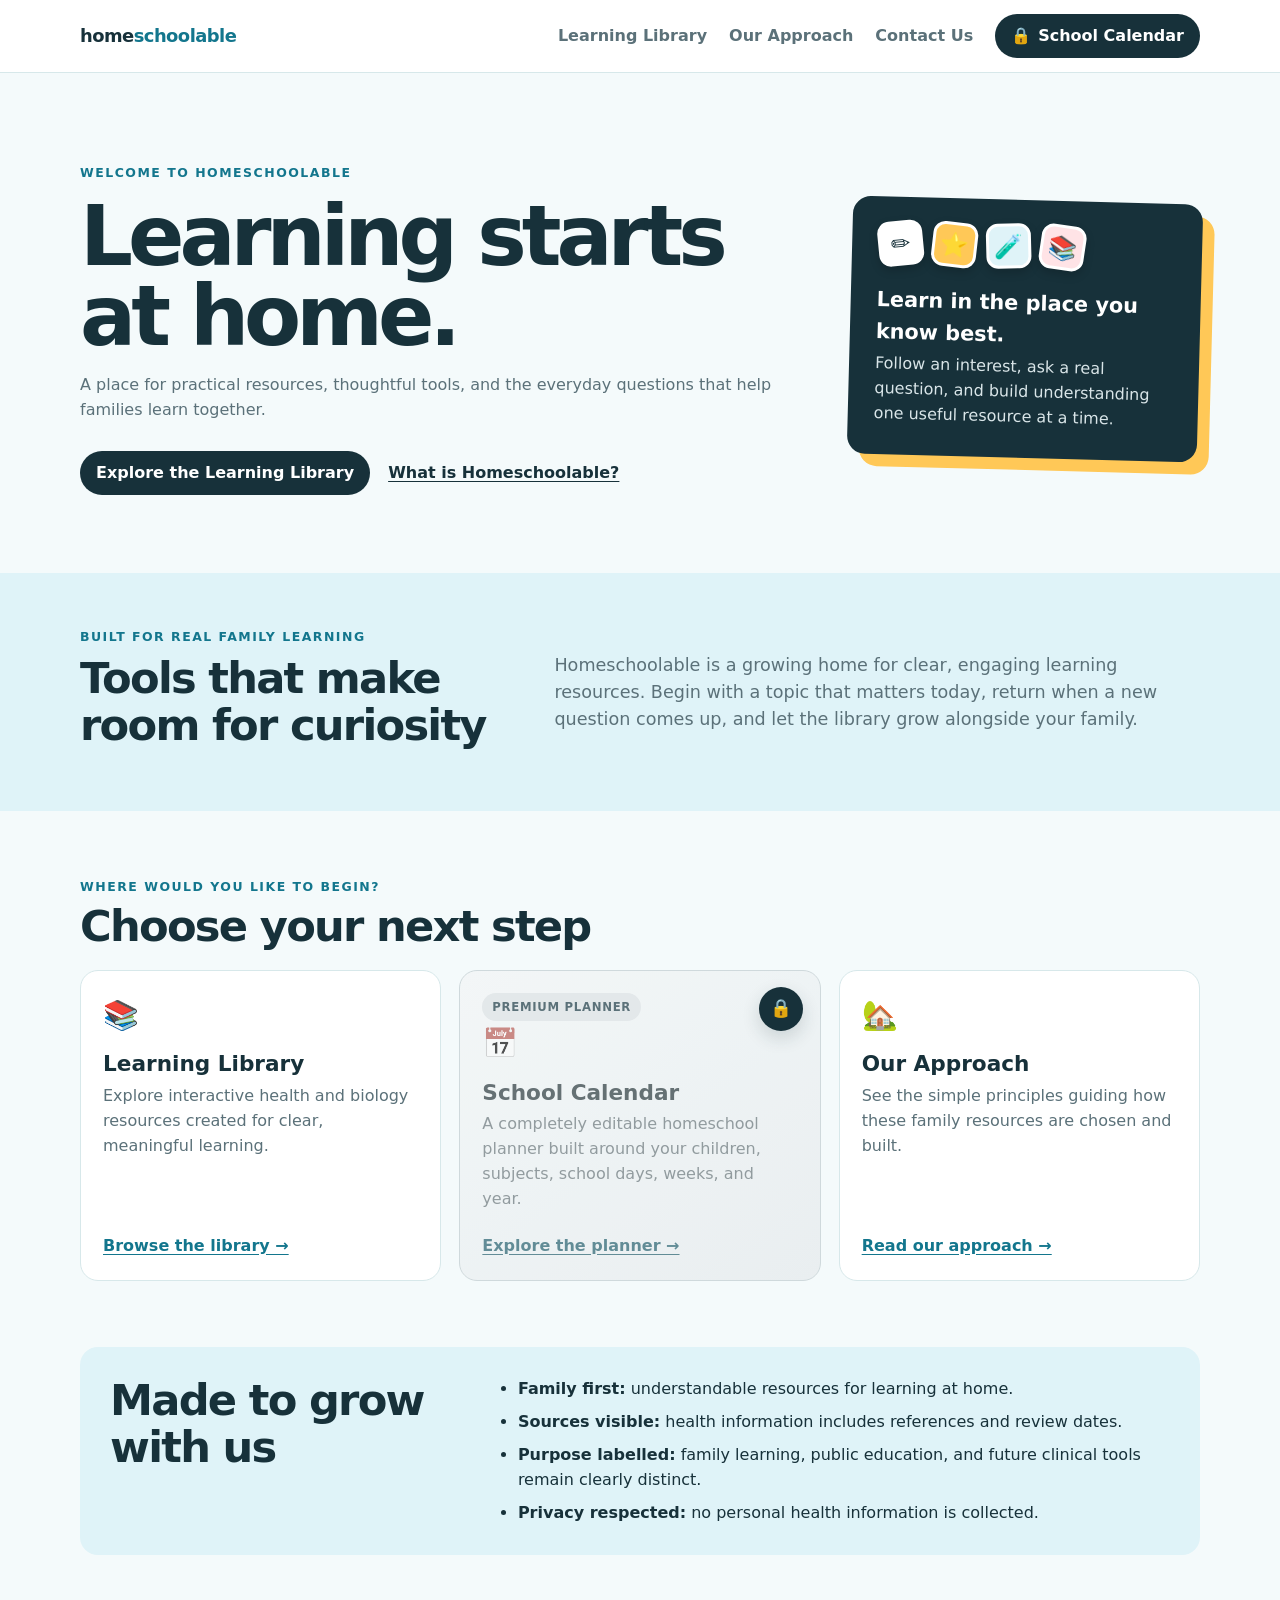
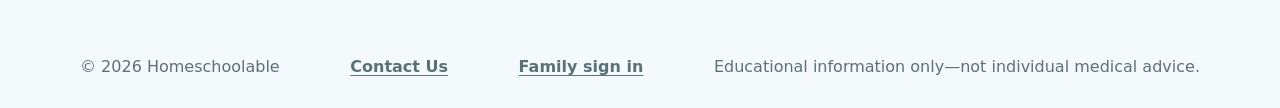
==== commit 6d97bc7e: "Fix calendar links and PDF download" ====
--- a/index.html
+++ b/index.html
@@ -4,4 +4,4 @@
 <section class="welcome-band" id="about"><div class="wrap welcome-grid"><div><div class="eyebrow">Built for real family learning</div><h2>Tools that make room for curiosity</h2></div><p>Homeschoolable is a growing home for clear, engaging learning resources. Begin with a topic that matters today, return when a new question comes up, and let the library grow alongside your family.</p></div></section>
 <section class="wrap home-paths" aria-labelledby="choose-path"><div class="section-head"><div><div class="eyebrow">Where would you like to begin?</div><h2 id="choose-path">Choose your next step</h2></div></div><div class="grid home-grid"><article class="card path-card"><span class="path-icon" aria-hidden="true">📚</span><h3>Learning Library</h3><p>Explore interactive health and biology resources created for clear, meaningful learning.</p><a href="learning-library.html">Browse the library →</a></article><article class="card path-card premium-card" aria-label="School Calendar, premium feature"><div class="premium-lock" aria-hidden="true">🔒</div><span class="premium-badge">Premium planner</span><span class="path-icon" aria-hidden="true">📅</span><h3>School Calendar</h3><p>A completely editable homeschool planner built around your children, subjects, school days, weeks, and year.</p><a class="premium-card-link" href="planner.html">Explore the planner →</a></article><article class="card path-card"><span class="path-icon" aria-hidden="true">🏡</span><h3>Our Approach</h3><p>See the simple principles guiding how these family resources are chosen and built.</p><a href="#approach">Read our approach →</a></article></div></section>
 <section class="principles wrap" id="approach"><h2>Made to grow with us</h2><ul><li><strong>Family first:</strong> understandable resources for learning at home.</li><li><strong>Sources visible:</strong> health information includes references and review dates.</li><li><strong>Purpose labelled:</strong> family learning, public education, and future clinical tools remain clearly distinct.</li><li><strong>Privacy respected:</strong> no personal health information is collected.</li></ul></section></main>
-<footer><div class="wrap footer-content"><span>© 2026 Homeschoolable</span><a href="contact.html">Contact Us</a><a href="school-planner-v8.html">Sign in</a><span>Educational information only—not individual medical advice.</span></div></footer><script src="scripts/navigation.js"></script></body></html>
+<footer><div class="wrap footer-content"><span>© 2026 Homeschoolable</span><a href="contact.html">Contact Us</a><a href="https://homeschoolable-family.dekkah2000.chatgpt.site/school-planner-v8.html">Family sign in</a><span>Educational information only—not individual medical advice.</span></div></footer><script src="scripts/navigation.js"></script></body></html>
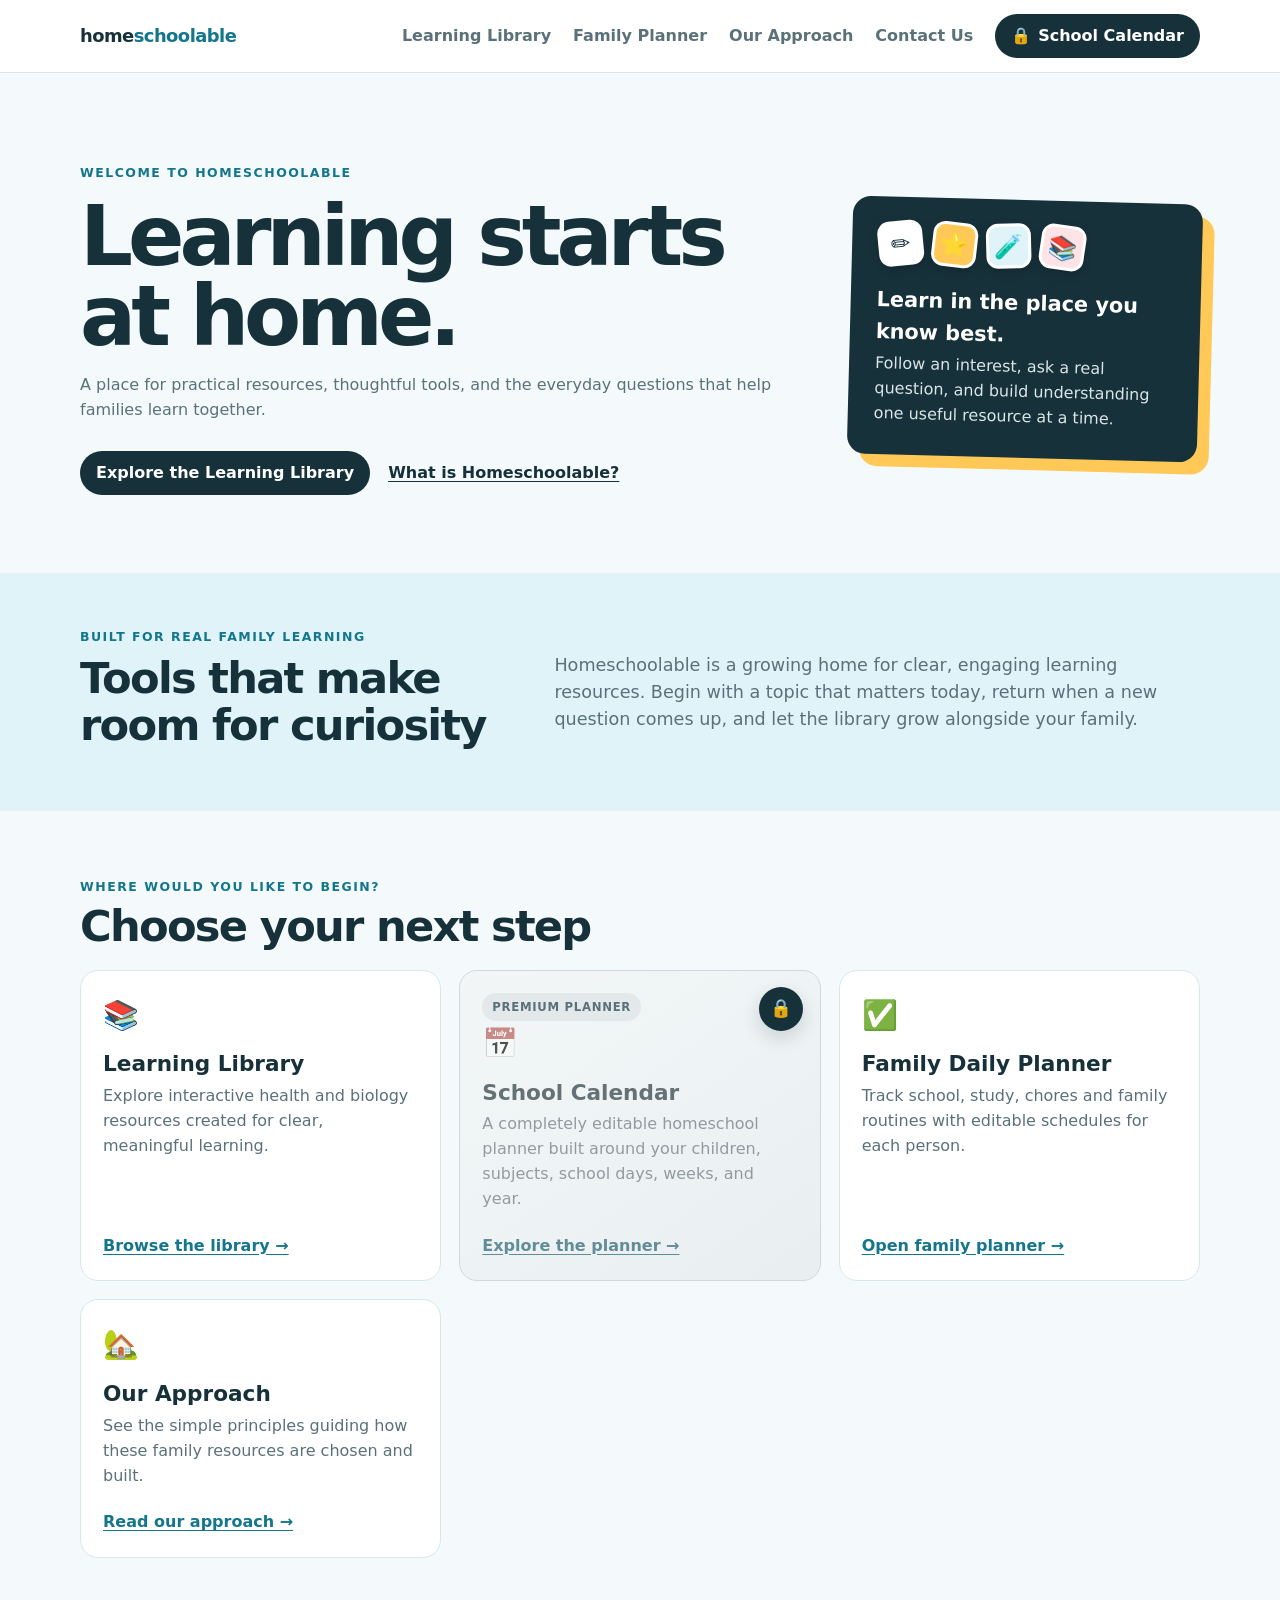
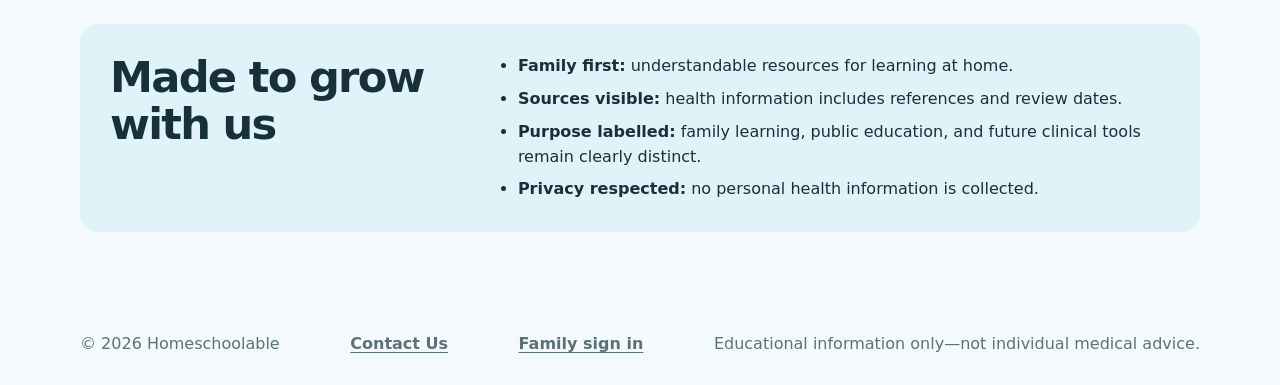
==== commit e92e8e01: "Link family daily planner from homepage and navigation" ====
--- a/index.html
+++ b/index.html
@@ -1,7 +1,7 @@
 <!doctype html><html lang="en"><head><meta charset="utf-8"><meta name="viewport" content="width=device-width,initial-scale=1"><title>Homeschoolable | Learning starts at home</title><meta name="description" content="Practical resources and thoughtful tools for learning together at home."><link rel="stylesheet" href="styles/homeschoolable.css?v=20260908-3"><link rel="stylesheet" href="styles/premium-planner.css?v=20260908-2"></head><body>
-<header class="site-header"><nav class="wrap site-nav" aria-label="Main navigation"><a class="brand" href="index.html">home<span>schoolable</span></a><div class="desktop-nav"><a href="learning-library.html">Learning Library</a><a href="#approach">Our Approach</a><a href="contact.html">Contact Us</a><a class="schedule-link premium-trigger" href="planner.html"><span aria-hidden="true">🔒</span> School Calendar</a></div><button class="menu-button" type="button" aria-expanded="false" aria-controls="mobile-menu" aria-label="Open site menu"><span class="menu-icon" aria-hidden="true"></span></button><div class="mobile-menu" id="mobile-menu" hidden><a href="index.html">Home</a><a href="learning-library.html">Learning Library</a><a class="mobile-premium" href="planner.html"><span aria-hidden="true">🔒</span> School Calendar</a><a href="#approach">Our Approach</a><a href="contact.html">Contact Us</a></div></nav></header>
+<header class="site-header"><nav class="wrap site-nav" aria-label="Main navigation"><a class="brand" href="index.html">home<span>schoolable</span></a><div class="desktop-nav"><a href="learning-library.html">Learning Library</a><a href="family-daily-planner.html">Family Planner</a><a href="#approach">Our Approach</a><a href="contact.html">Contact Us</a><a class="schedule-link premium-trigger" href="planner.html"><span aria-hidden="true">🔒</span> School Calendar</a></div><button class="menu-button" type="button" aria-expanded="false" aria-controls="mobile-menu" aria-label="Open site menu"><span class="menu-icon" aria-hidden="true"></span></button><div class="mobile-menu" id="mobile-menu" hidden><a href="index.html">Home</a><a href="learning-library.html">Learning Library</a><a href="family-daily-planner.html">Family Planner</a><a class="mobile-premium" href="planner.html"><span aria-hidden="true">🔒</span> School Calendar</a><a href="#approach">Our Approach</a><a href="contact.html">Contact Us</a></div></nav></header>
 <main><section class="home-hero wrap"><div><div class="eyebrow">Welcome to Homeschoolable</div><h1>Learning starts at home.</h1><p class="lead">A place for practical resources, thoughtful tools, and the everyday questions that help families learn together.</p><div class="hero-actions"><a class="primary-button" href="learning-library.html">Explore the Learning Library</a><a class="text-link" href="#about">What is Homeschoolable?</a></div></div><aside class="stack"><div class="stickers" aria-hidden="true"><span class="sticker">✏️</span><span class="sticker">⭐</span><span class="sticker">🧪</span><span class="sticker">📚</span></div><strong>Learn in the place you know best.</strong><p>Follow an interest, ask a real question, and build understanding one useful resource at a time.</p></aside></section>
 <section class="welcome-band" id="about"><div class="wrap welcome-grid"><div><div class="eyebrow">Built for real family learning</div><h2>Tools that make room for curiosity</h2></div><p>Homeschoolable is a growing home for clear, engaging learning resources. Begin with a topic that matters today, return when a new question comes up, and let the library grow alongside your family.</p></div></section>
-<section class="wrap home-paths" aria-labelledby="choose-path"><div class="section-head"><div><div class="eyebrow">Where would you like to begin?</div><h2 id="choose-path">Choose your next step</h2></div></div><div class="grid home-grid"><article class="card path-card"><span class="path-icon" aria-hidden="true">📚</span><h3>Learning Library</h3><p>Explore interactive health and biology resources created for clear, meaningful learning.</p><a href="learning-library.html">Browse the library →</a></article><article class="card path-card premium-card" aria-label="School Calendar, premium feature"><div class="premium-lock" aria-hidden="true">🔒</div><span class="premium-badge">Premium planner</span><span class="path-icon" aria-hidden="true">📅</span><h3>School Calendar</h3><p>A completely editable homeschool planner built around your children, subjects, school days, weeks, and year.</p><a class="premium-card-link" href="planner.html">Explore the planner →</a></article><article class="card path-card"><span class="path-icon" aria-hidden="true">🏡</span><h3>Our Approach</h3><p>See the simple principles guiding how these family resources are chosen and built.</p><a href="#approach">Read our approach →</a></article></div></section>
+<section class="wrap home-paths" aria-labelledby="choose-path"><div class="section-head"><div><div class="eyebrow">Where would you like to begin?</div><h2 id="choose-path">Choose your next step</h2></div></div><div class="grid home-grid"><article class="card path-card"><span class="path-icon" aria-hidden="true">📚</span><h3>Learning Library</h3><p>Explore interactive health and biology resources created for clear, meaningful learning.</p><a href="learning-library.html">Browse the library →</a></article><article class="card path-card premium-card" aria-label="School Calendar, premium feature"><div class="premium-lock" aria-hidden="true">🔒</div><span class="premium-badge">Premium planner</span><span class="path-icon" aria-hidden="true">📅</span><h3>School Calendar</h3><p>A completely editable homeschool planner built around your children, subjects, school days, weeks, and year.</p><a class="premium-card-link" href="planner.html">Explore the planner →</a></article><article class="card path-card"><span class="path-icon" aria-hidden="true">✅</span><h3>Family Daily Planner</h3><p>Track school, study, chores and family routines with editable schedules for each person.</p><a href="family-daily-planner.html">Open family planner →</a></article><article class="card path-card"><span class="path-icon" aria-hidden="true">🏡</span><h3>Our Approach</h3><p>See the simple principles guiding how these family resources are chosen and built.</p><a href="#approach">Read our approach →</a></article></div></section>
 <section class="principles wrap" id="approach"><h2>Made to grow with us</h2><ul><li><strong>Family first:</strong> understandable resources for learning at home.</li><li><strong>Sources visible:</strong> health information includes references and review dates.</li><li><strong>Purpose labelled:</strong> family learning, public education, and future clinical tools remain clearly distinct.</li><li><strong>Privacy respected:</strong> no personal health information is collected.</li></ul></section></main>
 <footer><div class="wrap footer-content"><span>© 2026 Homeschoolable</span><a href="contact.html">Contact Us</a><a href="https://homeschoolable-family.dekkah2000.chatgpt.site/school-planner-v8.html">Family sign in</a><span>Educational information only—not individual medical advice.</span></div></footer><script src="scripts/navigation.js"></script></body></html>
--- a/styles/homeschoolable.css
+++ b/styles/homeschoolable.css
@@ -80,7 +80,55 @@
   .card-grid{grid-template-columns:1fr}
   .desktop-nav{display:none}.menu-button{display:grid}.home-hero,.welcome-grid,.principles{grid-template-columns:1fr}.home-hero{padding-block:54px;gap:32px}.stack{transform:none;margin-inline:8px}.grid{grid-template-columns:1fr}.section-head{align-items:start;flex-direction:column}.library-main{padding-block:50px}.library-note{align-items:flex-start;flex-direction:column}.library-note .stickers{margin-bottom:4px}
 }
+
+/* Shared learning-module shell
+ * New interactive modules should use these components before adding page-specific CSS.
+ */
+button,textarea{font:inherit}
+.module-main{padding-top:28px}
+.module-hero{background:var(--ink);color:#fff;border-radius:30px;padding:clamp(28px,6vw,66px);display:grid;grid-template-columns:1fr .9fr;gap:42px;align-items:center}
+.module-hero h1{color:#fff;font-size:clamp(2.8rem,7vw,5.8rem);line-height:.92;margin:.18em 0}
+.module-hero p{color:#d7e5e8;font-size:1.1rem}
+.module-hero .eyebrow{color:#8de1ed}
+.module-quiz{background:#fff;color:var(--ink);border-radius:24px;padding:26px;box-shadow:13px 13px 0 var(--yellow)}
+.module-quiz h2{font-size:1.55rem;margin:0 0 18px;line-height:1.18}
+.module-choices{display:grid;gap:10px}
+.module-choice{display:block;width:100%;background:#fff;color:var(--ink);border:2px solid var(--line);border-radius:14px;padding:13px;text-align:left;font-weight:850;cursor:pointer}
+.module-choice:hover,.module-choice:focus-visible{background:var(--blue2);border-color:var(--brand)}
+.module-choice.correct{background:#e5f6e9;border-color:var(--green)}
+.module-choice.wrong{background:#ffedef;border-color:var(--coral)}
+.module-feedback{color:var(--ink)!important;background:var(--blue2);border-radius:13px;padding:14px;margin:16px 0 0}
+.module-content{padding-top:1px}
+.module-section{margin:62px 0}
+.module-section-heading h2{font-size:clamp(2rem,5vw,3.2rem);line-height:1.04;margin:.15em 0}
+.module-section-heading p{color:var(--muted);max-width:760px}
+.module-badge{display:inline-flex;align-items:center;border-radius:999px;padding:4px 10px;background:var(--blue2);color:var(--brand);font-size:.78rem;font-weight:850}
+.module-check{background:var(--ink);color:#fff;border-radius:28px;padding:clamp(24px,5vw,42px)}
+.module-check h2{color:#fff;margin-top:0}
+.module-check p{color:#d7e5e8}
+.module-check textarea{width:100%;min-height:110px;border-radius:14px;border:0;padding:14px}
+.module-answer{margin-top:12px;background:#fff;color:var(--ink);border-radius:14px;padding:15px}
+.module-answer summary{cursor:pointer;font-weight:850;color:var(--brand)}
+.module-mission{margin:60px 0 76px;background:linear-gradient(135deg,#fff1c9,#dff3f8);border-radius:28px;padding:clamp(26px,5vw,48px);display:grid;grid-template-columns:1fr auto;gap:28px;align-items:center}
+.module-mission h2{margin:.15em 0}
+.module-mission p{color:var(--muted);font-size:1.08rem}
+.module-mission a{display:inline-flex;background:var(--ink);color:#fff;border-radius:999px;padding:15px 20px;text-decoration:none;white-space:nowrap}
+@media(max-width:800px){
+  .module-hero,.module-mission{grid-template-columns:1fr}
+  .module-mission a{white-space:normal;justify-content:center}
+}
+
 @media(prefers-reduced-motion:reduce){
   html{scroll-behavior:auto}
   *,*::before,*::after{animation-duration:.01ms!important;animation-iteration-count:1!important;transition-duration:.01ms!important}
 }
+
+/* Shared module interaction states and accessible destinations. */
+.module-answer p{color:var(--ink)}
+.module-enter{margin-top:16px;border:0;cursor:pointer}
+.module-enter[hidden]{display:none}
+.module-choice:disabled{cursor:default}
+.module-path{display:flex;flex-wrap:wrap;gap:12px 24px;margin-bottom:20px}
+[data-module-opening]{scroll-margin-top:100px}
+summary:focus-visible,input:focus-visible,textarea:focus-visible,[data-module-opening]:focus{outline:3px solid var(--yellow);outline-offset:3px}
+.video-summary{margin-top:20px}
